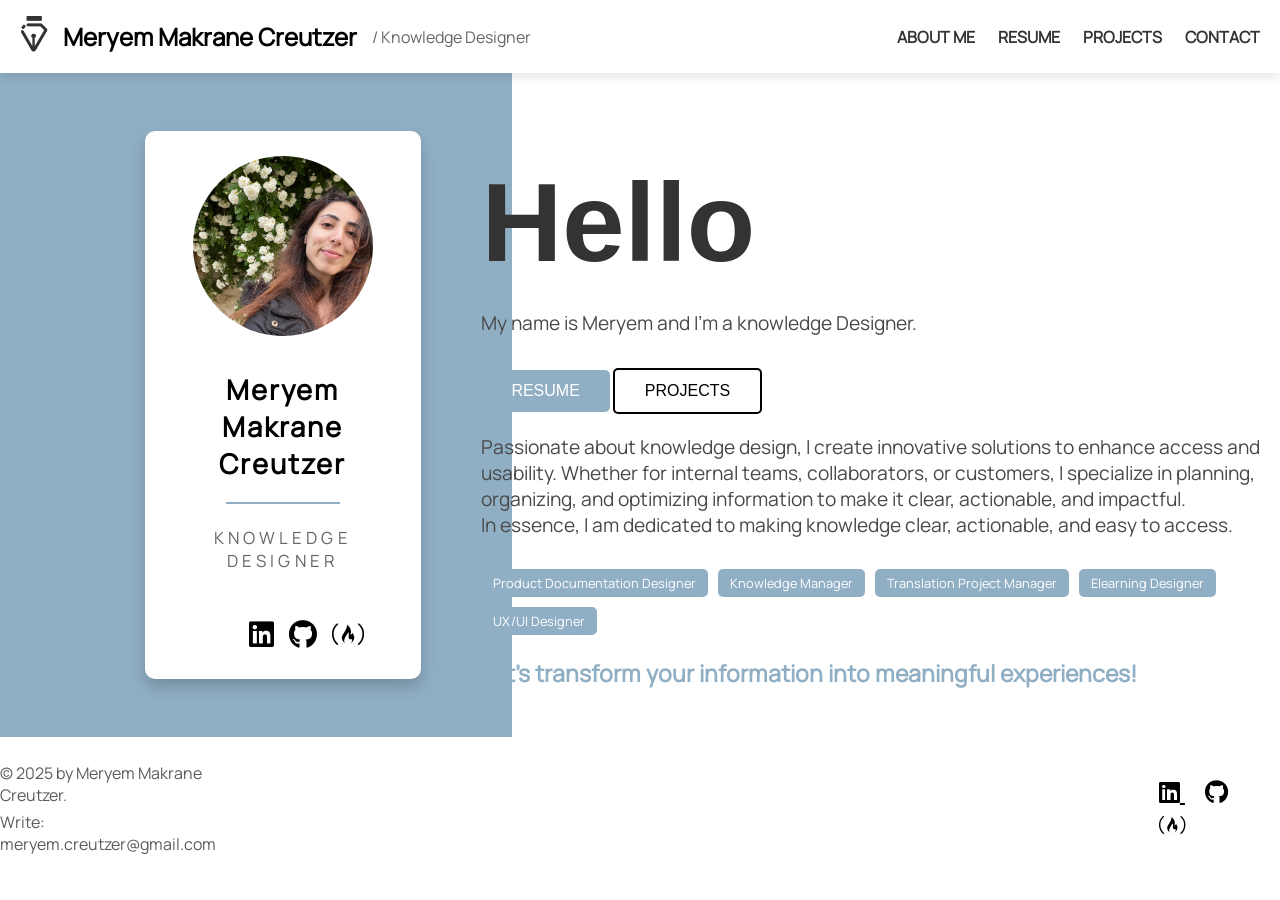
==== index.html @ 1506b689 "Initial commit" ====
<!DOCTYPE html>
<html lang="en">

<head>
    <meta charset="UTF-8">
    <meta name="viewport" content="width=device-width, initial-scale=1.0">
    <title>My Personal Website</title>
    <link rel="stylesheet" href="assets/styles.css">
    <link rel="stylesheet" href="https://cdnjs.cloudflare.com/ajax/libs/font-awesome/6.0.0/css/all.min.css">
</head>

<body>
    <header>
        <div class="header-left">
            <img class="logo-img" src="assets/images/logo33.jpg" alt="Logo">
            <div class="logo-text">Meryem Makrane Creutzer</div>
            <span class="title"> / Knowledge Designer</span>
        </div>
        <nav>
            <a href="#about">ABOUT ME</a>
            <a href="/resume.html">RESUME</a>
            <a href="/projects.html">PROJECTS</a>
            <a href="#contact">CONTACT</a>
        </nav>
    </header>
    <main>
        <div class="container">
            <div class="profile-bg"></div>
            <div class="profile-card">
                <img src="assets/images/img-me.jpeg" alt="Profile Picture">
                <h2>Meryem Makrane Creutzer</h2>
                <hr class="card-divider">
                <p class="role">KNOWLEDGE DESIGNER</p>
                <div class="social-icons">
                    <a href="https://www.linkedin.com/in/your-profile" target="_blank">
                        <i class="fab fa-linkedin"></i>
                    </a>
                    <a href="https://github.com/MrymMak" target="_blank">
                        <i class="fab fa-github"></i>
                    </a>
                    <a href="https://www.freecodecamp.org/MrymCoder" target="_blank">
                        <i class="fab fa-free-code-camp"></i>
                    </a>
                </div>
            </div>
            <div class="intro">
                <h1>Hello</h1>
                <p>My name is Meryem and I'm a knowledge Designer.</p>
                <div class="buttons">
                    <a href="resume.html"><button class="btn btn-primary">RESUME</button></a>
                    <a href="projects.html"><button class="btn btn-secondary">PROJECTS</button></a>
                </div>
                <p class="description">Passionate about knowledge design, I create innovative solutions to enhance
                    access and usability. Whether for internal teams, collaborators, or customers, I specialize in
                    planning, organizing, and optimizing information to make it clear, actionable, and impactful.
                    </br>In essence, I am dedicated to making knowledge clear, actionable, and easy to access.</p>
                <div class="tags">
                    <span class="tag tag-steel">Product Documentation Designer</span>
                    <span class="tag tag-steel">Knowledge Manager</span>
                    <span class="tag tag-steel">Translation Project Manager</span>
                    <span class="tag tag-steel">Elearning Designer</span>
                    <span class="tag tag-steel">UX/UI Designer</span>
                </div>
                </br><a href="#contact" class="action">
                    Let’s transform your information into meaningful experiences!
                </a>
            </div>
        </div>
    </main>
    <footer>
        <div class="footer-info">
            <p>&copy; 2025 by Meryem Makrane Creutzer.</p>
            <p>Write: meryem.creutzer@gmail.com</p>
        </div>
        <div class="footer-social">
            <a href="https://www.linkedin.com/in/your-profile" target="_blank">
                <i class="fab fa-linkedin"></i>
            </a>
            <a href="https://github.com/MrymMak" target="_blank">
                <i class="fab fa-github"></i>
            </a>
            <a href="https://www.freecodecamp.org/MrymCoder" target="_blank">
                <i class="fab fa-free-code-camp"></i>
            </a>
        </div>
    </footer>
    <script src="assets/script.js"></script>
</body>

</html>
---- assets/styles.css ----
@font-face {
    font-family: 'Manrope';
    src: url('../assets/fonts/Manrope/Manrope-VariableFont_wght.ttf') format('woff2'),
        url('///assets/fonts/Manrope/static/Manrope-Light.ttf') format('woff');
    font-weight: normal;
    font-style: normal;
}

/* General styles */
body {
    font-family: 'Manrope', sans-serif;
    margin: 0;
    padding: 0;
    background-color: #fff;
    color: #333;
}

/* Header styles */
header {
    display: flex;
    justify-content: space-between;
    align-items: center;
    padding: 20px;
    background-color: #fff;
    box-shadow: 0 4px 10px rgba(0, 0, 0, 0.1);
}

/* Ensure spacing between logo and text */
.header-left {
    display: flex;
    align-items: center;
    gap: 15px;
    /* Adds space between elements */
}

.logo-img {

    height: auto;
    margin-top: -1%;
}

.logo-text {
    font-size: 1.5rem;
    font-weight: bold;
    color: #000;
}

.title {
    font-size: 1rem;
    color: #666;
}

nav a {
    margin-left: 20px;
    text-decoration: none;
    color: #333;
    font-weight: bold;
}

nav a:hover {
    color: #90AFC5;
}

/* Profile Section Styling */
.container {
    display: flex;
    align-items: center;
    justify-content: center;
    padding: 10px 10px;
    gap: 60px;
    text-align: left;
    position: relative;

}

/* Beige background box */
.profile-bg {
    position: absolute;
    left: 0;
    top: 0;
    width: 40%;
    height: 100%;
    background-color: #90AFC5;
    z-index: -1;
}

/* Profile Card */
.profile-card {
    background-color: #ffffff;
    padding: 25px;
    text-align: center;
    border-radius: 10px;
    box-shadow: 0 8px 15px rgba(0, 0, 0, 0.2);
    /* Slight shadow at the bottom */
    position: relative;
    margin-left: 10%;
    width: 18%;

}

.profile-card img {
    border-radius: 50%;
    width: 180px;
    height: 180px;
    object-fit: cover;
}

.profile-card h2 {
    font-size: 1.7rem;
    margin: 30px 30px 10px;
    font-weight: bold;
    color: #000;
    white-space: normal;
    /* Allows text wrapping */
    max-width: 80%;
    /* Ensures it doesn't exceed container width */
    letter-spacing: 2px;
    font-family: 'Manrope', sans-serif;
}

.profile-card .role {
    color: #666;
    font-size: 1.05rem;
    letter-spacing: 0.25em;
    margin-top: 10%;
}

.social-icons {
    margin-top: 15px;
    margin-right: 15%;
    padding-top: inherit;
    display: flex;
    gap: 15px;
    margin-left: 35%;
}

.social-icons a {
    font-size: 1.8rem;
    color: #000;
    transition: 0.3s;
}

.social-icons a:hover {
    color: #90AFC5;
}

.card-divider {
    width: 50%;
    margin: 20px auto;
    border: none;
    border-top: 2px solid #90AFC5;
}

.intro {
    max-width: 780px;
    margin-bottom: 3%;

}

.intro h1 {
    font-size: 7rem;
    font-weight: bold;
    color: #333;
    margin-bottom: 3%;
    font-family: 'poppins', sans-serif;
}

.intro p {
    font-size: 1.2rem;
    color: #484848;
    margin-bottom: 4%;
}

.buttons {
    margin: 20px 0;
}

.buttons .btn {
    padding: 12px 30px;
    font-size: 1rem;
    border-radius: 5px;
    cursor: pointer;
    transition: all 0.3s ease;
}

.btn-primary {
    background-color: #90AFC5;
    color: #fff;
    border: none;
}

.btn-secondary {
    border: 2px solid #000;
    background-color: #fff;
    color: #000;
}

.btn-primary:hover,
.btn-secondary:hover {
    opacity: 0.8;
}

.intro a.action {
    color: #90AFC5;
    font-weight: bold;
    text-decoration: none;
    transition: color 0.3s ease;
    font-family: 'Manrope', sans-serif;
    font-size: 23px;
}

.intro a.action:hover {
    color: #90AFC5;
}

/* Footer */
footer {

    padding-top: 20px;
    color: #5d5c5c;
    display: flex;
    justify-content: space-around;
    align-items: center;
}

.footer-info {
    margin-right: 70%;
}

.footer-info p {
    margin: 5px 0;
}

.footer-social a {
    margin: 0 10px;
    font-size: 1.5rem;
    color: #000;
}

.footer-social a:hover {
    color: #90AFC5;
}



/* Resume Page Styles */

/* Resume Layout */
.resume-layout {
    display: flex;
    gap: 50px;
    /* Increased space between sections */
    margin-top: 40px;
    align-items: flex-start;
    /* Ensure alignment at the top */
}

/* Left Column: Experience */
.left-column {
    flex: 2.5;
    /* Slightly wider */
    padding-left: 5%;
}

/* Separator between Experience and Education */
.separator {
    width: 2px;
    /* Make it thicker */
    background-color: #90AFC5;
    /* Change to blue */
    height: 100%;
    /* Ensure it stretches the full height */
    min-height: 170em;
    /* Prevent collapsing */
    align-self: stretch;
    margin-top: 3%;
}

.resume-container {
    max-width: 1200px;
    margin: 0px auto;
    padding: 20px;
}

.section-title {
    font-size: 5rem;
    font-weight: bold;
    color: #333;
    margin-bottom: 50px;
    text-align: center;
    font-family: 'Poppins', sans-serif;
}

.timeline {
    position: relative;
    padding: 20px 0;
}

/* Right Column: Education & Certifications */
.right-column {
    flex: 2;
    /* Slightly smaller than the left column */
    padding-right: 5%;
    margin-left: 20px;
    /* Push further to the right */
}

.timeline-item {
    margin-bottom: 30px;
    display: flex;
    align-items: flex-start;
}


/* Positioning the logo to the left side */
.timeline-left {
    flex: 0 0 80px;
    /* Fixed width for logos */
    text-align: center;
    margin-right: 20px;
}

.company-logo {
    /* Adjust size as needed */
    height: auto;
    margin-left: -730px;
    margin-top: 25%;
}

/* Content styling */
.timeline-content {
    flex: 1;
    padding-left: 20px;
    margin-left: -80%;
}

.timeline-item h2 {
    font-size: 1.8rem;
    color: #333;
}

.timeline-item .date {
    font-size: 1rem;
    font-weight: bold;
    color: #B7B7B7;
    margin-top: -2%;

}

.timeline-item .company {
    font-weight: bold;
    color: #888;
}

.back-home {
    text-decoration: none;
    font-size: 1.2rem;
    color: #90AFC5;
}

.timeline-content ul {
    list-style: none;
    /* Remove default bullets */
    padding-left: 0;
}

.timeline-content li {
    position: relative;
    padding-left: 40px;
    /* Space for the custom bullet */
    margin-bottom: 10px;
    /* Spacing between list items */
    line-height: 1.6;
    list-style: none;
}

.timeline-content li::before {
    content: '';
    position: absolute;
    top: 0.5em;
    /* Align with text */
    left: 0;
    /* Position bullet at the start of the list item */
    width: 20px;
    /* Set bullet width */
    height: 20px;
    /* Set bullet height */
    background-image: url('../assets/images/bullet.jpg');
    /* Path to the bullet image */
    background-size: cover;
    /* Ensure the image scales properly */
    background-repeat: no-repeat;
}

.back-home:hover {
    text-decoration: underline;
}

.section-title.aos-init.aos-animate {
    font-size: 5em;
    font-family: 'poppins', sans-serif;
}

/* General Content Styling */
.resume-h2 {
    color: #90AFC5;
    font-size: 2.5rem;
    margin-bottom: 20px;
    white-space: nowrap;
    /* Prevent wrapping */
}

.education-section h3,
.certifications-section h3 {
    font-size: 1.8rem;
    color: #333;
}

.certifications-section ul {
    list-style: none;
    padding-left: 0;
}

.certifications-section li::before {
    content: '✔';
    /* Add a simple icon */
    color: #90AFC5;
    font-size: 1rem;
    margin-right: 10px;
}

.education-section {
    margin-right: -22%;
}

.education-section .date {
    font-size: 1rem;
    font-weight: bold;
    color: #B7B7B7;
    margin-top: -3%;
}

.inst {
    margin-top: -2%;
}

/* Tag Styling */
.tags {
    margin-top: 10px;
    display: flex;
    flex-wrap: wrap;
    gap: 10px;
}

.tag {
    padding: 5px 12px;
    font-size: 0.8rem;
    border-radius: 5px;
    color: #fff;
    display: inline-block;
}

/* Color Variations for Tags */
.tag-blue {
    background-color: #0073e6;
}

.tag-green {
    background-color: #28a745;
}

.tag-orange {
    background-color: #fd7e14;
}

.tag-purple {
    background-color: #6f42c1;
}

.tag-red {
    background-color: #dc3545;
}

.tag-teal {
    background-color: #20c997;
}

.tag-yellow {
    background-color: #ffc107;
}

.tag-steel {
    background-color: #90AFC5;
}

/* Horizontal Separator Between Education & Skills */
.horizontal-separator {
    width: 160%;
    height: 2px;
    /* Thickness of the line */
    background-color: #90AFC5;
    /* Blue separator */
    margin: 40px 0;
    /* Spacing above and below */
    border-radius: 2px;
    /* Smooths edges */
}

.skill-list {
    width: 150%;
}

.skill-list ul {
    list-style: none;
    /* Remove default bullets */
    padding-left: 0;
}

.skill-list li {
    position: relative;
    padding-left: 40px;
    /* Space for the custom bullet */
    margin-bottom: 10px;
    /* Spacing between list items */
    line-height: 1.6;
    list-style: none;
}

.skill-list li::before {
    content: '';
    position: absolute;
    top: 0.5em;
    /* Align with text */
    left: 0;
    /* Position bullet at the start of the list item */
    width: 20px;
    /* Set bullet width */
    height: 20px;
    /* Set bullet height */
    background-image: url('../assets/images/bullet.jpg');
    /* Path to the bullet image */
    background-size: cover;
    /* Ensure the image scales properly */
    background-repeat: no-repeat;
}

/******************************************************************/

/* Projects Page Styles */
.projects-container {
    max-width: 1200px;
    margin: 0 auto;
    padding: 20px;
    text-align: center;
}

.projects-grid {
    display: grid;
    grid-template-columns: repeat(auto-fit, minmax(300px, 1fr));
    gap: 20px;
    margin-top: 30px;
    justify-content: center;
}

.project-card {
    background-color: #ffffff;
    border-radius: 10px;
    box-shadow: 0 4px 8px rgba(0, 0, 0, 0.1);
    overflow: hidden;
    transition: transform 0.3s ease-in-out;
}

.project-card:hover {
    transform: translateY(-5px);
}

.project-image {
    height: 200px;
    object-fit: cover;
}

.project-info {
    padding: 15px;
    text-align: left;
}

.project-info h2 {
    font-size: 1.5rem;
    color: #0073e6;
}

.project-info p {
    font-size: 1rem;
    color: #555;
}

.btn-primary-projects {
    display: inline-block;
    padding: 8px 15px;
    margin-top: 10px;
    font-size: 1rem;
    background-color: #90AFC5;
    color: white;
    text-decoration: none;
    border-radius: 5px;
}

.btn-primary-projects:hover {
    background-color: #90AFC5;
}

/*************/
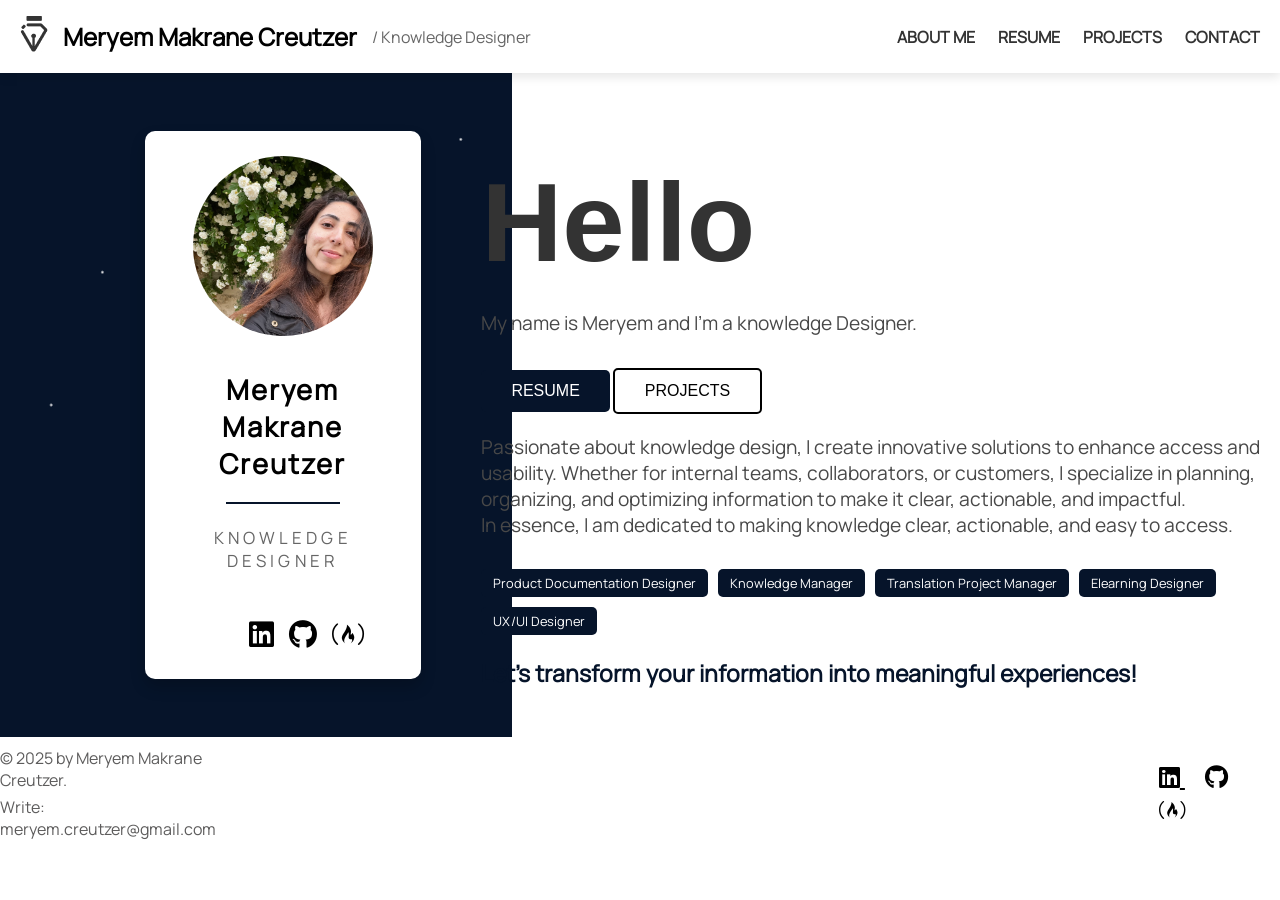
==== commit 6d10e2ea: "Add animations and responsiveness" ====
--- a/index.html
+++ b/index.html
@@ -3,7 +3,7 @@
 
 <head>
     <meta charset="UTF-8">
-    <meta name="viewport" content="width=device-width, initial-scale=1.0">
+    <meta name="viewport" content="width=device-width, initial-scale=1">
     <title>My Personal Website</title>
     <link rel="stylesheet" href="assets/styles.css">
     <link rel="stylesheet" href="https://cdnjs.cloudflare.com/ajax/libs/font-awesome/6.0.0/css/all.min.css">
--- a/assets/styles.css
+++ b/assets/styles.css
@@ -25,6 +25,7 @@
     box-shadow: 0 4px 10px rgba(0, 0, 0, 0.1);
 }
 
+
 /* Ensure spacing between logo and text */
 .header-left {
     display: flex;
@@ -58,7 +59,7 @@
 }
 
 nav a:hover {
-    color: #90AFC5;
+    color: #06142A;
 }
 
 /* Profile Section Styling */
@@ -78,10 +79,38 @@
     position: absolute;
     left: 0;
     top: 0;
-    width: 40%;
+    width: 45%;
     height: 100%;
-    background-color: #90AFC5;
+    background-color: #06142A;
     z-index: -1;
+    overflow: hidden;
+}
+
+/* Create twinkling stars */
+.profile-bg::before {
+    content: "";
+    position: absolute;
+    width: 100%;
+    height: 100%;
+    background: radial-gradient(2px 2px at 20% 30%, white, transparent),
+        radial-gradient(2px 2px at 40% 70%, white, transparent),
+        radial-gradient(2px 2px at 60% 20%, white, transparent),
+        radial-gradient(2px 2px at 80% 90%, white, transparent),
+        radial-gradient(2px 2px at 10% 50%, white, transparent),
+        radial-gradient(2px 2px at 90% 10%, white, transparent),
+        radial-gradient(2px 2px at 30% 80%, white, transparent);
+    animation: twinkle 1.5s infinite alternate;
+}
+
+/* Twinkling effect */
+@keyframes twinkle {
+    0% {
+        opacity: 0.2;
+    }
+
+    100% {
+        opacity: 1;
+    }
 }
 
 /* Profile Card */
@@ -93,7 +122,7 @@
     box-shadow: 0 8px 15px rgba(0, 0, 0, 0.2);
     /* Slight shadow at the bottom */
     position: relative;
-    margin-left: 10%;
+    margin-left: 15%;
     width: 18%;
 
 }
@@ -141,18 +170,18 @@
 }
 
 .social-icons a:hover {
-    color: #90AFC5;
+    color: #06142A;
 }
 
 .card-divider {
     width: 50%;
     margin: 20px auto;
     border: none;
-    border-top: 2px solid #90AFC5;
+    border-top: 2px solid #06142A;
 }
 
 .intro {
-    max-width: 780px;
+    max-width: 650px;
     margin-bottom: 3%;
 
 }
@@ -184,7 +213,7 @@
 }
 
 .btn-primary {
-    background-color: #90AFC5;
+    background-color: #06142A;
     color: #fff;
     border: none;
 }
@@ -201,7 +230,7 @@
 }
 
 .intro a.action {
-    color: #90AFC5;
+    color: #06142A;
     font-weight: bold;
     text-decoration: none;
     transition: color 0.3s ease;
@@ -210,13 +239,13 @@
 }
 
 .intro a.action:hover {
-    color: #90AFC5;
+    color: #06142A;
 }
 
 /* Footer */
 footer {
 
-    padding-top: 20px;
+    padding-top: 5px;
     color: #5d5c5c;
     display: flex;
     justify-content: space-around;
@@ -238,7 +267,7 @@
 }
 
 .footer-social a:hover {
-    color: #90AFC5;
+    color: #06142A;
 }
 
 
@@ -266,7 +295,7 @@
 .separator {
     width: 2px;
     /* Make it thicker */
-    background-color: #90AFC5;
+    background-color: #06142A;
     /* Change to blue */
     height: 100%;
     /* Ensure it stretches the full height */
@@ -355,7 +384,7 @@
 .back-home {
     text-decoration: none;
     font-size: 1.2rem;
-    color: #90AFC5;
+    color: #06142A;
 }
 
 .timeline-content ul {
@@ -403,7 +432,7 @@
 
 /* General Content Styling */
 .resume-h2 {
-    color: #90AFC5;
+    color: #06142A;
     font-size: 2.5rem;
     margin-bottom: 20px;
     white-space: nowrap;
@@ -424,7 +453,7 @@
 .certifications-section li::before {
     content: '✔';
     /* Add a simple icon */
-    color: #90AFC5;
+    color: #06142A;
     font-size: 1rem;
     margin-right: 10px;
 }
@@ -490,7 +519,7 @@
 }
 
 .tag-steel {
-    background-color: #90AFC5;
+    background-color: #06142A;
 }
 
 /* Horizontal Separator Between Education & Skills */
@@ -498,7 +527,7 @@
     width: 160%;
     height: 2px;
     /* Thickness of the line */
-    background-color: #90AFC5;
+    background-color: #06142A;
     /* Blue separator */
     margin: 40px 0;
     /* Spacing above and below */
@@ -599,14 +628,164 @@
     padding: 8px 15px;
     margin-top: 10px;
     font-size: 1rem;
-    background-color: #90AFC5;
+    background-color: #06142A;
     color: white;
     text-decoration: none;
     border-radius: 5px;
 }
 
 .btn-primary-projects:hover {
-    background-color: #90AFC5;
-}
-
-/*************/+    background-color: #06142A;
+}
+
+/*************/
+
+/* Responsive Design */
+@media (max-width: 1440px) and (min-width: 1270px) {
+
+    /* Ensures no layout changes for MacBook Air size */
+    .container {
+        flex-direction: row;
+        text-align: left;
+    }
+
+    .profile-bg {
+        width: 40%;
+        height: 100%;
+        position: absolute;
+    }
+
+    .profile-card {
+        width: 18%;
+        margin-left: 10%;
+    }
+
+    .intro {
+        max-width: 780px;
+        padding: 0;
+    }
+
+    .social-icons {
+        justify-content: flex-start;
+    }
+}
+
+@media (max-width: 1269px) {
+    .container {
+        flex-direction: column;
+        gap: 30px;
+        text-align: center;
+    }
+
+    .profile-bg {
+        width: 100%;
+        height: 200px;
+        position: absolute;
+    }
+
+    .profile-card {
+        width: 40%;
+        margin: auto;
+    }
+
+    .intro {
+        max-width: 100%;
+        padding: 0 10%;
+    }
+
+    .social-icons {
+        justify-content: center;
+    }
+}
+
+@media (max-width: 1024px) {
+    .container {
+        flex-direction: column;
+        align-items: center;
+        text-align: center;
+        gap: 20px;
+    }
+
+    .profile-card {
+        width: 50%;
+    }
+
+    .intro h1 {
+        font-size: 5rem;
+    }
+
+    .intro p {
+        font-size: 1rem;
+    }
+
+    .buttons .btn {
+        padding: 10px 20px;
+    }
+
+    .tags {
+        justify-content: center;
+    }
+
+    .footer-info {
+        text-align: center;
+    }
+}
+
+@media (max-width: 768px) {
+    .profile-card {
+        width: 80%;
+    }
+
+    .intro h1 {
+        font-size: 3.5rem;
+    }
+
+    .intro p {
+        font-size: 0.9rem;
+    }
+
+    .buttons {
+        flex-direction: column;
+    }
+
+    .buttons .btn {
+        width: 100%;
+    }
+
+    .tags {
+        flex-direction: column;
+        align-items: center;
+    }
+}
+
+@media (max-width: 480px) {
+    .container {
+        padding: 10px;
+    }
+
+    .profile-card {
+        width: 90%;
+        padding: 20px;
+    }
+
+    .intro h1 {
+        font-size: 2.5rem;
+    }
+
+    .intro p {
+        font-size: 0.8rem;
+    }
+
+    .social-icons {
+        flex-wrap: wrap;
+        justify-content: center;
+    }
+
+    .buttons .btn {
+        font-size: 0.9rem;
+    }
+
+    .footer-info {
+        font-size: 0.8rem;
+    }
+}
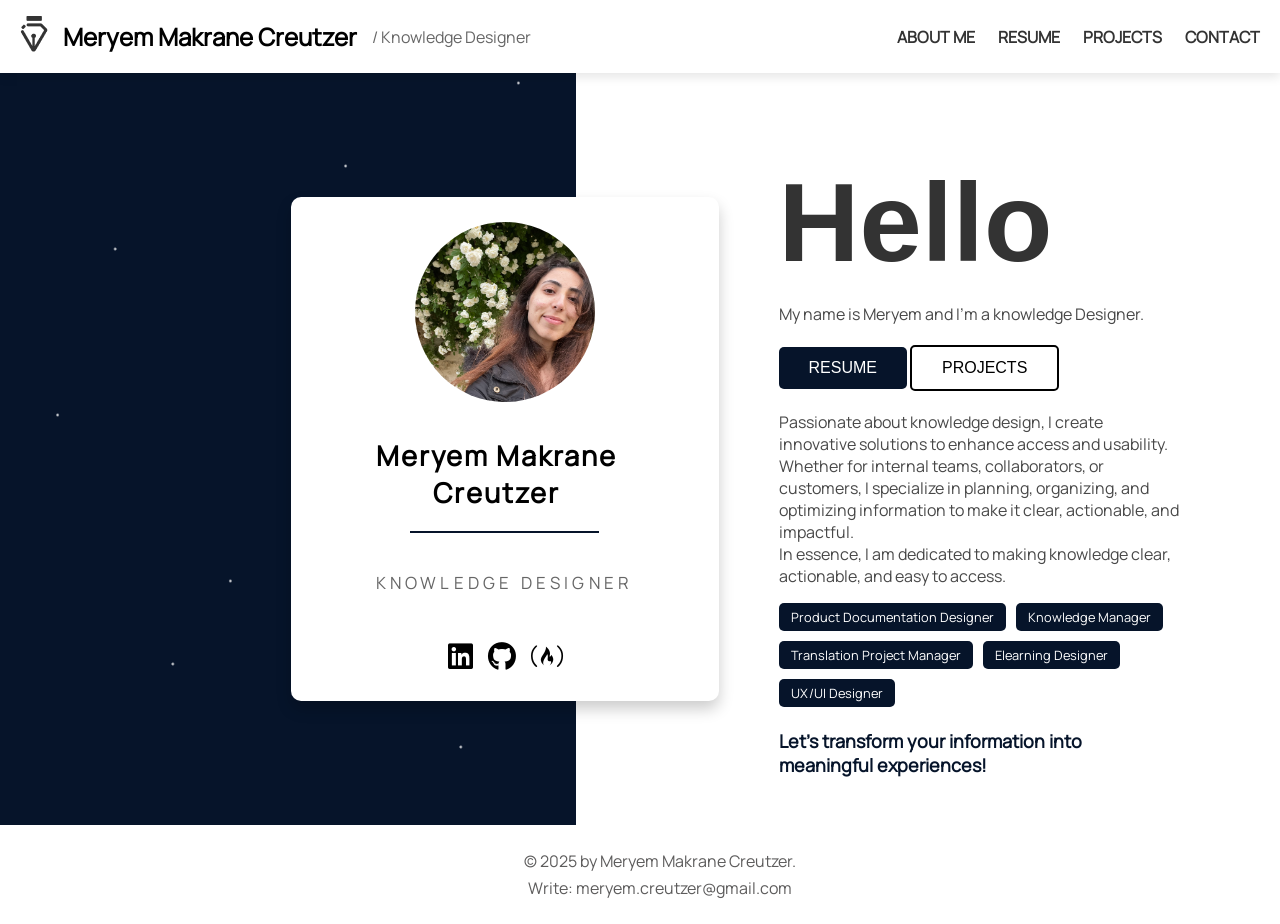
==== commit 3704662d: "Removed content and improved responsiveness of the landing page" ====
--- a/index.html
+++ b/index.html
@@ -72,17 +72,6 @@
             <p>&copy; 2025 by Meryem Makrane Creutzer.</p>
             <p>Write: meryem.creutzer@gmail.com</p>
         </div>
-        <div class="footer-social">
-            <a href="https://www.linkedin.com/in/your-profile" target="_blank">
-                <i class="fab fa-linkedin"></i>
-            </a>
-            <a href="https://github.com/MrymMak" target="_blank">
-                <i class="fab fa-github"></i>
-            </a>
-            <a href="https://www.freecodecamp.org/MrymCoder" target="_blank">
-                <i class="fab fa-free-code-camp"></i>
-            </a>
-        </div>
     </footer>
     <script src="assets/script.js"></script>
 </body>
--- a/assets/styles.css
+++ b/assets/styles.css
@@ -6,13 +6,15 @@
     font-style: normal;
 }
 
-/* General styles */
 body {
     font-family: 'Manrope', sans-serif;
     margin: 0;
     padding: 0;
     background-color: #fff;
     color: #333;
+    min-height: 100vh;
+    display: flex;
+    flex-direction: column;
 }
 
 /* Header styles */
@@ -25,6 +27,12 @@
     box-shadow: 0 4px 10px rgba(0, 0, 0, 0.1);
 }
 
+main {
+    flex-grow: 1;
+    display: flex;
+    flex-direction: column;
+    justify-content: center;
+}
 
 /* Ensure spacing between logo and text */
 .header-left {
@@ -70,17 +78,16 @@
     padding: 10px 10px;
     gap: 60px;
     text-align: left;
-    position: relative;
-
-}
-
-/* Beige background box */
+
+}
+
 .profile-bg {
     position: absolute;
     left: 0;
     top: 0;
     width: 45%;
-    height: 100%;
+    height: calc(100vh - 20px - 50px);
+    /* Subtracting header height (70px) and footer height (50px) */
     background-color: #06142A;
     z-index: -1;
     overflow: hidden;
@@ -123,7 +130,7 @@
     /* Slight shadow at the bottom */
     position: relative;
     margin-left: 15%;
-    width: 18%;
+    width: 20%;
 
 }
 
@@ -244,17 +251,20 @@
 
 /* Footer */
 footer {
-
-    padding-top: 5px;
+    padding: 15px;
     color: #5d5c5c;
-    display: flex;
-    justify-content: space-around;
+    background-color: #fff;
+    display: flex;
+    justify-content: flex-start;
     align-items: center;
-}
-
-.footer-info {
-    margin-right: 70%;
-}
+    width: 100%;
+    position: relative;
+    flex-shrink: 0;
+    min-height: 50px;
+    /* Ensures footer always has height */
+    text-align: left;
+}
+
 
 .footer-info p {
     margin: 5px 0;
@@ -640,41 +650,40 @@
 
 /*************/
 
-/* Responsive Design */
-@media (max-width: 1440px) and (min-width: 1270px) {
-
-    /* Ensures no layout changes for MacBook Air size */
-    .container {
-        flex-direction: row;
-        text-align: left;
-    }
-
-    .profile-bg {
-        width: 40%;
-        height: 100%;
-        position: absolute;
-    }
-
+@media (min-width: 1300px) and (max-width: 1600px) {
     .profile-card {
-        width: 18%;
-        margin-left: 10%;
+        width: 25%;
     }
 
     .intro {
-        max-width: 780px;
-        padding: 0;
-    }
-
-    .social-icons {
-        justify-content: flex-start;
-    }
-}
-
-@media (max-width: 1269px) {
+        max-width: 500px;
+    }
+}
+
+@media (min-width: 1000px) and (max-width: 1299px) {
+    .intro a.action {
+        font-size: 18px;
+    }
+
+    .intro p {
+        font-size: 1rem;
+    }
+
+    .intro {
+        max-width: 400px;
+    }
+
+    .profile-card {
+        width: 30%;
+    }
+}
+
+
+@media (max-width: 999px) {
     .container {
         flex-direction: column;
-        gap: 30px;
         text-align: center;
+        align-items: center;
     }
 
     .profile-bg {
@@ -684,108 +693,38 @@
     }
 
     .profile-card {
-        width: 40%;
+        position: relative;
+        width: 60%;
+        left: auto;
+        transform: none;
         margin: auto;
     }
 
     .intro {
-        max-width: 100%;
-        padding: 0 10%;
+        max-width: 40%;
+        padding: 0;
     }
 
     .social-icons {
-        justify-content: center;
-    }
-}
-
-@media (max-width: 1024px) {
-    .container {
-        flex-direction: column;
-        align-items: center;
+        justify-content: flex-start;
+    }
+}
+
+@media (min-width: 1300px) {
+
+    html,
+    body {
+        overflow: hidden;
+    }
+}
+
+@media (max-width: 1400px) {
+    footer {
+        padding: 20px;
         text-align: center;
-        gap: 20px;
-    }
-
-    .profile-card {
-        width: 50%;
-    }
-
-    .intro h1 {
-        font-size: 5rem;
-    }
-
-    .intro p {
-        font-size: 1rem;
-    }
-
-    .buttons .btn {
-        padding: 10px 20px;
-    }
-
-    .tags {
-        justify-content: center;
     }
 
     .footer-info {
-        text-align: center;
-    }
-}
-
-@media (max-width: 768px) {
-    .profile-card {
-        width: 80%;
-    }
-
-    .intro h1 {
-        font-size: 3.5rem;
-    }
-
-    .intro p {
-        font-size: 0.9rem;
-    }
-
-    .buttons {
-        flex-direction: column;
-    }
-
-    .buttons .btn {
         width: 100%;
     }
-
-    .tags {
-        flex-direction: column;
-        align-items: center;
-    }
-}
-
-@media (max-width: 480px) {
-    .container {
-        padding: 10px;
-    }
-
-    .profile-card {
-        width: 90%;
-        padding: 20px;
-    }
-
-    .intro h1 {
-        font-size: 2.5rem;
-    }
-
-    .intro p {
-        font-size: 0.8rem;
-    }
-
-    .social-icons {
-        flex-wrap: wrap;
-        justify-content: center;
-    }
-
-    .buttons .btn {
-        font-size: 0.9rem;
-    }
-
-    .footer-info {
-        font-size: 0.8rem;
-    }
 }
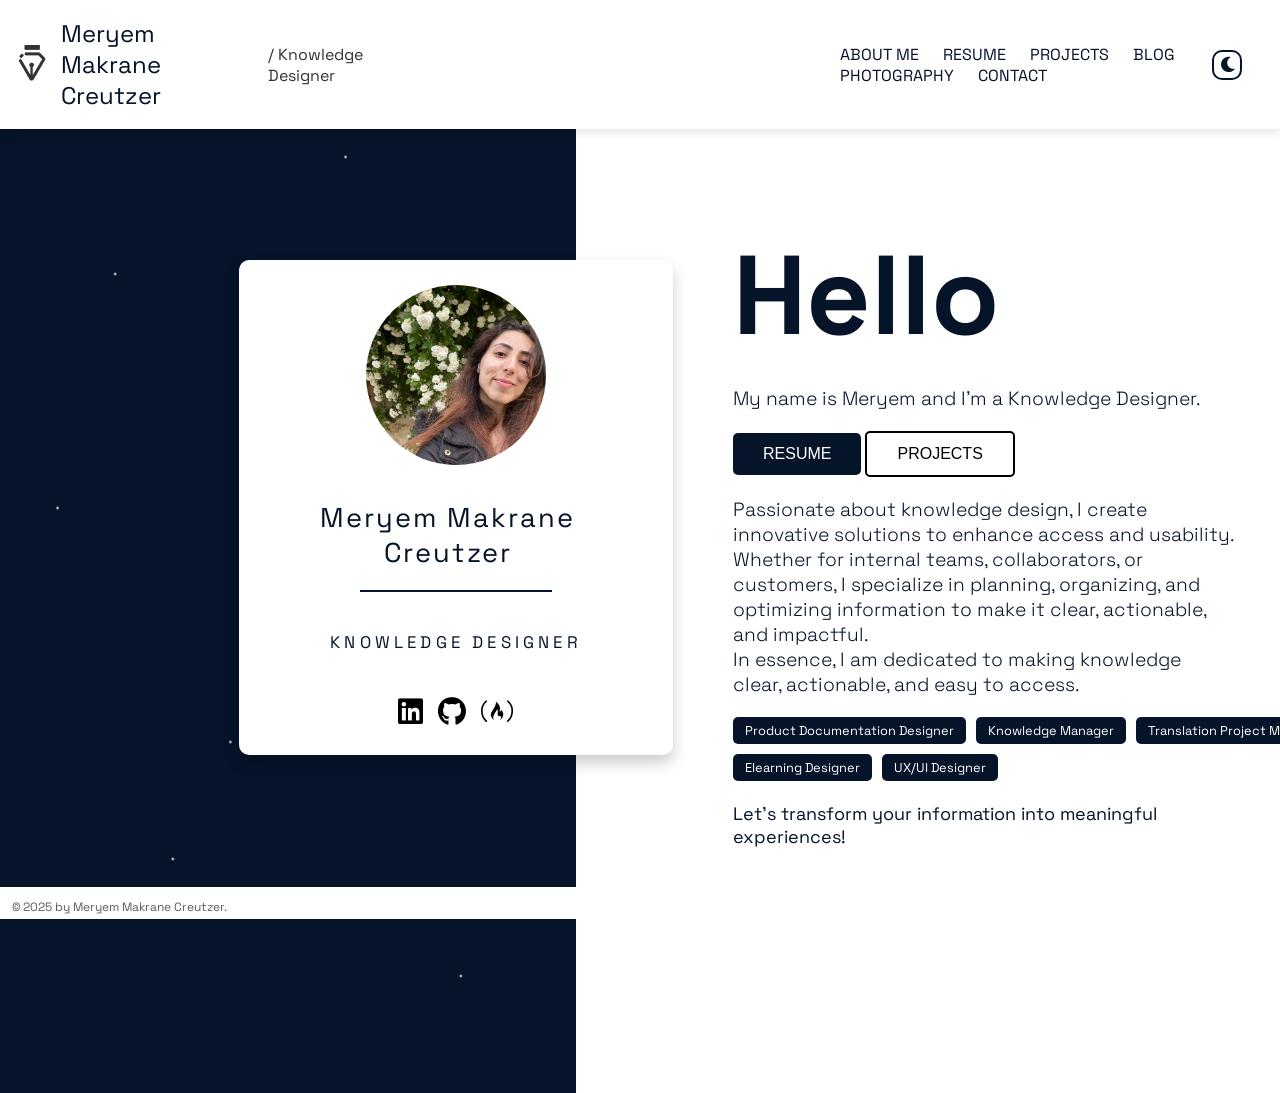
==== commit 10753a3b: "Applied dark mode and worked on template article" ====
--- a/index.html
+++ b/index.html
@@ -20,8 +20,18 @@
             <a href="#about">ABOUT ME</a>
             <a href="/resume.html">RESUME</a>
             <a href="/projects.html">PROJECTS</a>
+            <a href="#contact">BLOG</a>
+            <a href="#contact">PHOTOGRAPHY</a>
             <a href="#contact">CONTACT</a>
         </nav>
+        <div class="theme-toggle">
+            <label class="toggle-wrapper">
+                <input type="checkbox" id="theme-switch" />
+                <span class="slider">
+                    <i class="fas fa-moon"></i>
+                </span>
+            </label>
+        </div>
     </header>
     <main>
         <div class="container">
@@ -45,7 +55,7 @@
             </div>
             <div class="intro">
                 <h1>Hello</h1>
-                <p>My name is Meryem and I'm a knowledge Designer.</p>
+                <p>My name is Meryem and I'm a Knowledge Designer.</p>
                 <div class="buttons">
                     <a href="resume.html"><button class="btn btn-primary">RESUME</button></a>
                     <a href="projects.html"><button class="btn btn-secondary">PROJECTS</button></a>
@@ -70,7 +80,6 @@
     <footer>
         <div class="footer-info">
             <p>&copy; 2025 by Meryem Makrane Creutzer.</p>
-            <p>Write: meryem.creutzer@gmail.com</p>
         </div>
     </footer>
     <script src="assets/script.js"></script>
--- a/assets/styles.css
+++ b/assets/styles.css
@@ -1,13 +1,21 @@
-@font-face {
+/*@font-face {
     font-family: 'Manrope';
     src: url('../assets/fonts/Manrope/Manrope-VariableFont_wght.ttf') format('woff2'),
         url('///assets/fonts/Manrope/static/Manrope-Light.ttf') format('woff');
     font-weight: normal;
     font-style: normal;
 }
+*/
+
+@font-face {
+    font-family: 'Grotesk';
+    src: url('../assets/fonts/Space_Grotesk/SpaceGrotesk-VariableFont_wght.ttf') format('woff2'),
+        url('///assets/fonts/Space_Grotesk/static/SpaceGrotesk-Light.ttf') format('woff'),
+        url('///assets/fonts/Space_Grotesk/static/SpaceGrotesk-Regular.ttf') format('woff');
+}
 
 body {
-    font-family: 'Manrope', sans-serif;
+    font-family: 'Grotesk', sans-serif;
     margin: 0;
     padding: 0;
     background-color: #fff;
@@ -50,24 +58,24 @@
 
 .logo-text {
     font-size: 1.5rem;
-    font-weight: bold;
-    color: #000;
+    font-weight: normal;
+    color: #06142A;
 }
 
 .title {
     font-size: 1rem;
-    color: #666;
+    color: #333333;
+}
+
+nav {
+    margin-left: 36%;
 }
 
 nav a {
     margin-left: 20px;
     text-decoration: none;
-    color: #333;
-    font-weight: bold;
-}
-
-nav a:hover {
-    color: #06142A;
+    color: #06142A;
+    font-weight: normal;
 }
 
 /* Profile Section Styling */
@@ -75,7 +83,6 @@
     display: flex;
     align-items: center;
     justify-content: center;
-    padding: 10px 10px;
     gap: 60px;
     text-align: left;
 
@@ -84,7 +91,6 @@
 .profile-bg {
     position: absolute;
     left: 0;
-    top: 0;
     width: 45%;
     height: calc(100vh - 20px - 50px);
     /* Subtracting header height (70px) and footer height (50px) */
@@ -144,18 +150,18 @@
 .profile-card h2 {
     font-size: 1.7rem;
     margin: 30px 30px 10px;
-    font-weight: bold;
-    color: #000;
+    font-weight: normal;
+    color: #06142A;
     white-space: normal;
     /* Allows text wrapping */
     max-width: 80%;
     /* Ensures it doesn't exceed container width */
     letter-spacing: 2px;
-    font-family: 'Manrope', sans-serif;
+    font-family: 'Grotesk', sans-serif;
 }
 
 .profile-card .role {
-    color: #666;
+    color: #06142A;
     font-size: 1.05rem;
     letter-spacing: 0.25em;
     margin-top: 10%;
@@ -168,6 +174,8 @@
     display: flex;
     gap: 15px;
     margin-left: 35%;
+    /* TEMP: helps us locate it visually */
+
 }
 
 .social-icons a {
@@ -196,15 +204,17 @@
 .intro h1 {
     font-size: 7rem;
     font-weight: bold;
-    color: #333;
+    color: #06142A;
     margin-bottom: 3%;
-    font-family: 'poppins', sans-serif;
+    font-family: 'Grotesk', sans-serif;
+    padding-top: 20px;
 }
 
 .intro p {
     font-size: 1.2rem;
-    color: #484848;
+    color: #06142A;
     margin-bottom: 4%;
+    font-weight: lighter;
 }
 
 .buttons {
@@ -238,10 +248,10 @@
 
 .intro a.action {
     color: #06142A;
-    font-weight: bold;
+    font-weight: normal;
     text-decoration: none;
     transition: color 0.3s ease;
-    font-family: 'Manrope', sans-serif;
+    font-family: 'Grotesk', sans-serif;
     font-size: 23px;
 }
 
@@ -251,35 +261,24 @@
 
 /* Footer */
 footer {
-    padding: 15px;
+    padding: 0 0 2px 12px;
     color: #5d5c5c;
     background-color: #fff;
     display: flex;
     justify-content: flex-start;
     align-items: center;
-    width: 100%;
     position: relative;
     flex-shrink: 0;
-    min-height: 50px;
     /* Ensures footer always has height */
     text-align: left;
 }
 
 
 .footer-info p {
-    margin: 5px 0;
-}
-
-.footer-social a {
-    margin: 0 10px;
-    font-size: 1.5rem;
-    color: #000;
-}
-
-.footer-social a:hover {
-    color: #06142A;
-}
-
+    margin: 2px 0;
+    font-size: 12px;
+    padding-top: 10px;
+}
 
 
 /* Resume Page Styles */
@@ -288,7 +287,7 @@
 .resume-layout {
     display: flex;
     gap: 50px;
-    /* Increased space between sections */
+    overflow-x: hidden;
     margin-top: 40px;
     align-items: flex-start;
     /* Ensure alignment at the top */
@@ -298,7 +297,12 @@
 .left-column {
     flex: 2.5;
     /* Slightly wider */
-    padding-left: 5%;
+    padding-left: 2%;
+}
+
+h3.sub-title {
+    padding-top: 30px;
+    font-size: 1.8rem;
 }
 
 /* Separator between Experience and Education */
@@ -306,28 +310,22 @@
     width: 2px;
     /* Make it thicker */
     background-color: #06142A;
-    /* Change to blue */
-    height: 100%;
-    /* Ensure it stretches the full height */
-    min-height: 170em;
-    /* Prevent collapsing */
     align-self: stretch;
     margin-top: 3%;
 }
 
+
 .resume-container {
-    max-width: 1200px;
     margin: 0px auto;
-    padding: 20px;
+    padding: 10px;
 }
 
 .section-title {
     font-size: 5rem;
     font-weight: bold;
-    color: #333;
-    margin-bottom: 50px;
+    color: #06142A;
     text-align: center;
-    font-family: 'Poppins', sans-serif;
+    font-family: 'Grotesk', sans-serif;
 }
 
 .timeline {
@@ -338,8 +336,6 @@
 /* Right Column: Education & Certifications */
 .right-column {
     flex: 2;
-    /* Slightly smaller than the left column */
-    padding-right: 5%;
     margin-left: 20px;
     /* Push further to the right */
 }
@@ -362,7 +358,6 @@
 .company-logo {
     /* Adjust size as needed */
     height: auto;
-    margin-left: -730px;
     margin-top: 25%;
 }
 
@@ -370,7 +365,6 @@
 .timeline-content {
     flex: 1;
     padding-left: 20px;
-    margin-left: -80%;
 }
 
 .timeline-item h2 {
@@ -424,7 +418,7 @@
     /* Set bullet width */
     height: 20px;
     /* Set bullet height */
-    background-image: url('../assets/images/bullet.jpg');
+    background-image: url('../assets/images/bullet.svg');
     /* Path to the bullet image */
     background-size: cover;
     /* Ensure the image scales properly */
@@ -489,6 +483,7 @@
     display: flex;
     flex-wrap: wrap;
     gap: 10px;
+    width: 70vh;
 }
 
 .tag {
@@ -534,7 +529,7 @@
 
 /* Horizontal Separator Between Education & Skills */
 .horizontal-separator {
-    width: 160%;
+    width: 100%;
     height: 2px;
     /* Thickness of the line */
     background-color: #06142A;
@@ -545,9 +540,6 @@
     /* Smooths edges */
 }
 
-.skill-list {
-    width: 150%;
-}
 
 .skill-list ul {
     list-style: none;
@@ -576,7 +568,7 @@
     /* Set bullet width */
     height: 20px;
     /* Set bullet height */
-    background-image: url('../assets/images/bullet.jpg');
+    background-image: url('../assets/images/bullet.svg');
     /* Path to the bullet image */
     background-size: cover;
     /* Ensure the image scales properly */
@@ -597,7 +589,7 @@
     display: grid;
     grid-template-columns: repeat(auto-fit, minmax(300px, 1fr));
     gap: 20px;
-    margin-top: 30px;
+    margin-top: 8%;
     justify-content: center;
 }
 
@@ -606,6 +598,7 @@
     border-radius: 10px;
     box-shadow: 0 4px 8px rgba(0, 0, 0, 0.1);
     overflow: hidden;
+    margin: 5%;
     transition: transform 0.3s ease-in-out;
 }
 
@@ -614,7 +607,7 @@
 }
 
 .project-image {
-    height: 200px;
+    height: 190px;
     object-fit: cover;
 }
 
@@ -625,7 +618,7 @@
 
 .project-info h2 {
     font-size: 1.5rem;
-    color: #0073e6;
+    color: #06142A;
 }
 
 .project-info p {
@@ -650,81 +643,831 @@
 
 /*************/
 
-@media (min-width: 1300px) and (max-width: 1600px) {
+@media (min-width: 1281px) and (max-width: 1600px) {
     .profile-card {
         width: 25%;
     }
 
+    .container {
+        margin-bottom: -30px;
+    }
+
+    .intro {
+        max-width: 600px;
+    }
+
+    footer {
+        justify-content: flex-start;
+        /* Ensures footer text stays left-aligned */
+        text-align: left;
+        /* Prevents footer from shrinking */
+        display: flex;
+        /* Ensures footer remains visible */
+        visibility: visible;
+    }
+
+    /*
+    html,
+    body {
+        overflow: hidden;
+    }
+        */
+}
+
+@media (min-width: 1091px) and (max-width: 1280px) {
+    .intro a.action {
+        font-size: 18px;
+    }
+
     .intro {
         max-width: 500px;
     }
-}
-
-@media (min-width: 1000px) and (max-width: 1299px) {
-    .intro a.action {
-        font-size: 18px;
-    }
-
-    .intro p {
-        font-size: 1rem;
-    }
-
-    .intro {
-        max-width: 400px;
+
+    .profile-bg {
+        height: 130vh;
     }
 
     .profile-card {
         width: 30%;
     }
-}
-
-
-@media (max-width: 999px) {
+
+
+    header {
+        padding: 18px;
+    }
+
+}
+
+@media (max-width: 1090px) {
     .container {
         flex-direction: column;
         text-align: center;
         align-items: center;
+
+    }
+
+    h1 {
+        padding-top: 20px;
     }
 
     .profile-bg {
         width: 100%;
-        height: 200px;
         position: absolute;
+        top: 0;
+        height: 50%;
     }
 
     .profile-card {
         position: relative;
-        width: 60%;
+        width: 40%;
         left: auto;
         transform: none;
         margin: auto;
-    }
-
-    .intro {
-        max-width: 40%;
-        padding: 0;
+        top: 100px;
     }
 
     .social-icons {
         justify-content: flex-start;
     }
-}
-
-@media (min-width: 1300px) {
-
-    html,
-    body {
-        overflow: hidden;
-    }
-}
-
-@media (max-width: 1400px) {
-    footer {
-        padding: 20px;
+
+    .intro a.action {
+        font-size: 20px
+    }
+
+    .intro {
+        padding: 5px;
+    }
+
+}
+
+@media (max-width: 775px) {
+    .profile-card {
+        width: 60%;
+    }
+
+    .profile-bg {
+        height: 50%;
+    }
+
+}
+
+/*Responsive styles for resume page */
+
+@media (min-width: 1280px) and (max-width: 1600px) {
+    .resume-layout {
+        flex-direction: row;
+        gap: 40px;
+    }
+
+    .separator {
+        min-height: 100em;
+    }
+}
+
+@media (min-width: 1090px) and (max-width: 1279px) {
+    .resume-layout {
+        flex-direction: row;
+        gap: 30px;
+    }
+
+    .left-column,
+    .right-column {
+        width: 45%;
+        padding: 0 15px;
+    }
+
+    .separator {
+        min-height: 90em;
+    }
+
+    .resume-h2 {
+        font-size: 2rem;
+    }
+
+    .education-section h3,
+    .certifications-section h3 {
+        font-size: 1.5rem;
+    }
+
+    .tags {
+        width: 50vh;
+    }
+}
+
+@media (min-width: 768px) and (max-width: 1089px) {
+    .resume-layout {
+        flex-direction: column;
+        gap: 20px;
+    }
+
+    .left-column,
+    .right-column {
+        width: 100%;
+        padding: 0 10px;
+    }
+
+    .separator {
+        display: none;
+    }
+
+    .resume-h2 {
+        font-size: 1.8rem;
+    }
+
+    .timeline-item {
+        flex-direction: column;
+        align-items: flex-start;
+    }
+
+    .timeline-left {
+        margin-bottom: 15px;
+    }
+
+    .company-logo {
+        margin-left: 0;
+    }
+}
+
+@media (max-width: 767px) {
+    .resume-layout {
+        flex-direction: column;
+        gap: 15px;
+    }
+
+    .left-column,
+    .right-column {
+        width: 100%;
+        padding: 0 10px;
+    }
+
+    .separator {
+        display: none;
+    }
+
+    .resume-h2 {
+        font-size: 1.6rem;
+    }
+
+    .timeline-item {
+        flex-direction: column;
+        align-items: flex-start;
+    }
+
+    .timeline-left {
+        margin-bottom: 15px;
+    }
+
+    .company-logo {
+        width: 60px;
+        height: auto;
+        margin-left: 0;
+    }
+
+    .timeline-content {
+        padding-left: 0;
+    }
+
+    .tags {
+        flex-direction: column;
+        align-items: center;
         text-align: center;
     }
 
-    .footer-info {
+    .skill-list {
         width: 100%;
     }
+}
+
+
+/* Styling project pages */
+
+.project-title {
+    font-size: 4rem;
+    text-align: center;
+    font-family: "Grotesk", sans-serif;
+    color: #06142A;
+    font-weight: lighter;
+
+}
+
+.article-image {
+    width: 80%;
+    padding: 20px;
+    margin: auto;
+}
+
+.details {
+    margin: auto;
+    font-family: "Grotesk", sans-serif;
+    color: #06142A;
+}
+
+.article-meta {
+    display: flex;
+    justify-content: space-between;
+    align-items: center;
+    gap: 20px;
+    flex-wrap: wrap;
+}
+
+.article-meta .published {
+    font-size: 1rem;
+    color: #333;
+}
+
+.article-meta .social-icons {
+    display: flex;
+    gap: 15px;
+}
+
+.article-meta .social-icons a {
+    font-size: 1.5rem;
+    color: #000;
+    transition: 0.3s;
+}
+
+.article-meta .social-icons a:hover {
+    color: #06142A;
+}
+
+.project-social-icons {
+    display: flex;
+    gap: 15px;
+    justify-content: flex-end;
+}
+
+.project-social-icons a {
+    font-size: 1.5rem;
+    color: #000;
+    transition: 0.3s;
+}
+
+.project-social-icons a:hover {
+    color: #06142A;
+}
+
+/* General Section Styling */
+.content section {
+    margin: auto;
+    max-width: 1200px;
+    padding: 20px;
+    border-left: 4px solid #06142A;
+    background: #ffffff;
+    border-radius: 5px;
+    margin-bottom: 40px;
+}
+
+.content ul li {
+    margin-bottom: 10px;
+    font-size: 1.2rem;
+    font-weight: lighter;
+}
+
+/* Gallery Section */
+.gallery {
+    display: flex;
+    justify-content: center;
+    gap: 15px;
+    flex-wrap: wrap;
+    margin-top: 30px;
+}
+
+.gallery img {
+    width: 100%;
+    max-width: 280px;
+    border-radius: 5px;
+    box-shadow: 0 2px 10px rgba(0, 0, 0, 0.15);
+}
+
+/* Resources Section */
+.resources ul {
+    list-style: none;
+    padding: 0;
+}
+
+.resources ul li {
+    font-size: 1.2rem;
+    margin: 10px 0;
+}
+
+.resources ul li a {
+    color: #06142A;
+    text-decoration: none;
+    font-weight: bold;
+}
+
+.resources ul li a:hover {
+    text-decoration: underline;
+}
+
+/* Download Link Styles */
+.download-link {
+    font-size: 1.2rem;
+    color: #06142A;
+    text-decoration: none;
+    display: inline-flex;
+    align-items: center;
+    gap: 10px;
+    font-weight: lighter;
+    padding-top: 5px;
+}
+
+.download-link:hover {
+    text-decoration: underline;
+}
+
+/* Lessons Learned Section */
+.lessons ul {
+    padding-left: 20px;
+}
+
+.context-role-container {
+    display: flex;
+    flex-wrap: wrap;
+    justify-content: space-between;
+    gap: 40px;
+    max-width: 900px;
+    margin: 60px auto;
+}
+
+.context-role-container .context,
+.context-role-container .role {
+    flex: 1;
+    min-width: 400px;
+    /* Ensures columns don't shrink too much */
+    background: #f9f9f9;
+    padding: 20px;
+    border-left: 4px solid #06142A;
+    border-radius: 5px;
+}
+
+
+@media (max-width: 850px) {
+    .context-role-container {
+        flex-direction: column;
+    }
+
+    .context-role-container .context,
+    .context-role-container .role {
+        min-width: 100%;
+    }
+}
+
+.lessons ul li {
+    margin-bottom: 10px;
+    font-size: 1.2rem;
+    font-weight: bold;
+    color: #06142A;
+}
+
+
+.left-column-project {
+    width: 50%;
+    margin-left: 10%;
+    padding-right: 30px;
+    padding: 15px;
+    border-left: 4px solid #06142A;
+    border-right: 4px solid #06142A;
+    border-top: 4px solid #06142A;
+    border-bottom: 4px solid #06142A;
+    border-radius: 5px;
+}
+
+.right-column-project {
+    width: 50%;
+    margin-right: 110px;
+    padding: 15px;
+    border-right: 4px solid #06142A;
+    border-top: 4px solid #06142A;
+    border-bottom: 4px solid #06142A;
+    border-radius: 5px;
+}
+
+.project-column {
+    display: flex;
+}
+
+.content-text {
+    font-size: 1.2rem;
+    font-family: 'Grotesk', sans-serif;
+    font-weight: lighter;
+}
+
+.overview p {
+    font-size: 1.2rem;
+    font-weight: lighter;
+}
+
+.process p {
+    font-size: 1.2rem;
+    font-weight: lighter;
+}
+
+.overview h2 {
+    color: #06142A;
+    font-size: 2.2rem;
+    margin-bottom: 15px;
+    padding-bottom: 5px;
+    margin-top: -0.5%;
+}
+
+.process h2 {
+    color: #06142A;
+    font-size: 2.2rem;
+    margin-bottom: 15px;
+    padding-bottom: 5px;
+    margin-top: -0.5%;
+}
+
+
+#challenge {
+    padding-top: 2%;
+    padding-left: 7%;
+    padding-right: 6%;
+    margin-top: 40px;
+    margin-left: 14%;
+    width: 100%;
+    position: relative;
+    border-left: none;
+}
+
+
+#challenge h2 {
+    padding-bottom: 2%;
+    color: #06142A;
+    font-size: 2.2rem;
+    margin: auto;
+    text-align: center;
+}
+
+#challenge::before {
+    content: "";
+    position: absolute;
+    top: 0;
+    left: 0;
+    width: 100%;
+    height: 18%;
+    border-radius: 8px;
+    border-top: 4px solid #06142A;
+    border-left: 4px solid #06142A;
+    border-right: 4px solid #06142A;
+    pointer-events: none;
+    box-sizing: border-box;
+}
+
+#outcome {
+    padding-top: 2%;
+    padding-left: 7%;
+    padding-right: 6%;
+    margin-top: 40px;
+    margin-left: 14%;
+    width: 100%;
+    position: relative;
+    border-left: none;
+}
+
+#outcome::before {
+    content: "";
+    position: absolute;
+    top: 0;
+    left: 0;
+    width: 100%;
+    height: 18%;
+    border-radius: 8px;
+    border-top: 4px solid #06142A;
+    border-left: 4px solid #06142A;
+    border-right: 4px solid #06142A;
+    pointer-events: none;
+    box-sizing: border-box;
+}
+
+
+#outcome h2 {
+    padding-bottom: 2%;
+    color: #06142A;
+    font-size: 2.2rem;
+    margin: auto;
+    text-align: center;
+}
+
+#outcome p {
+    font-size: 1.2rem;
+    font-weight: lighter;
+}
+
+.content-text h2 {
+    color: #06142A;
+    font-size: 2.2rem;
+    margin-bottom: 15px;
+    padding-bottom: 5px;
+    margin-top: -0.5%;
+}
+
+.iframe-wrapper {
+    display: flex;
+    justify-content: center;
+    padding: 20px 0;
+}
+
+.iframe-container {
+    position: relative;
+    width: 100%;
+    max-width: 1200px;
+    aspect-ratio: 16 / 9;
+}
+
+.iframe-container iframe {
+    position: absolute;
+    top: 0;
+    left: 0;
+    width: 100%;
+    height: 100%;
+    border: none;
+}
+
+.genially-frame-box {
+    position: relative;
+    width: 100%;
+    margin: 40px auto;
+}
+
+.genially-frame-box::before {
+    content: "";
+    position: absolute;
+    top: 0;
+    left: 0;
+    width: 100%;
+    height: 18%;
+    pointer-events: none;
+    box-sizing: border-box;
+}
+
+/* Related Topics Navigation Buttons */
+.related-topics {
+    margin: 60px auto;
+    text-align: center;
+}
+
+.back-to-top {
+    position: fixed;
+    bottom: 40px;
+    right: 40px;
+    background-color: #06142A;
+    color: white;
+    padding: 12px 16px;
+    border-radius: 50%;
+    font-size: 1.2rem;
+    text-align: center;
+    text-decoration: none;
+    z-index: 1000;
+    transition: background-color 0.3s ease;
+}
+
+.back-to-top:hover {
+    background-color: #333;
+}
+
+.related-buttons {
+    display: flex;
+    justify-content: center;
+    gap: 30px;
+}
+
+.related-btn {
+    display: inline-block;
+    padding: 12px 24px;
+    font-size: 1rem;
+    background-color: #06142A;
+    color: #fff;
+    text-decoration: none;
+    border-radius: 5px;
+    transition: background-color 0.3s ease;
+}
+
+.related-btn:hover {
+    background-color: #333;
+}
+
+#resources h2 {
+    color: #06142A;
+    font-size: 2.2rem;
+    margin-bottom: 15px;
+    padding-bottom: 5px;
+    margin-top: -0.5%;
+}
+
+.theme-toggle {
+    margin-left: auto;
+    margin-right: 20px;
+    display: flex;
+    align-items: center;
+}
+
+.toggle-wrapper {
+    position: relative;
+    display: inline-block;
+    width: 30px;
+    height: 30px;
+}
+
+.toggle-wrapper input {
+    opacity: 0;
+    width: 0;
+    height: 0;
+}
+
+.slider {
+    position: absolute;
+    top: 0;
+    left: 0;
+    right: 0;
+    bottom: 0;
+    background-color: transparent;
+    border: 2px solid #06142A;
+    border-radius: 10px;
+    display: flex;
+    align-items: center;
+    justify-content: space-between;
+    padding: 0 6px;
+    font-size: 1.1rem;
+    color: #06142A;
+    cursor: pointer;
+    transition: background-color 0.3s ease;
+}
+
+
+/* Toggle active position */
+.toggle-wrapper input:checked+.slider::before {
+    transform: translateX(30px);
+}
+
+/* Dark mode styling */
+body.dark-mode {
+    background-color: #121212;
+    color: #f0f0f0;
+}
+
+body.dark-mode header,
+body.dark-mode footer {
+    background-color: #1e1e1e;
+    color: #f0f0f0;
+}
+
+body.dark-mode .related-btn,
+body.dark-mode .back-to-top {
+    background-color: #333;
+    color: #fff;
+}
+
+body.dark-mode .separator {
+    background-color: #fff;
+}
+
+body.dark-mode .project-social-icons a,
+body.dark-mode .article-meta .published,
+body.dark-mode #challenge h2,
+body.dark-mode #outcome h2,
+body.dark-mode #resources h2 {
+    color: #fff;
+}
+
+body.dark-mode #challenge::before,
+body.dark-mode #outcome::before {
+    border-left: 4px solid #444;
+    border-right: 4px solid #444;
+    border-top: 4px solid #444;
+}
+
+body.dark-mode .related-btn:hover,
+body.dark-mode .back-to-top:hover {
+    background-color: #555;
+}
+
+/* Extended Dark Mode Styling */
+body.dark-mode .content section,
+body.dark-mode .left-column-project,
+body.dark-mode .right-column-project,
+body.dark-mode .context-role-container .context,
+body.dark-mode .context-role-container .role {
+    background-color: #1e1e1e;
+    color: #f0f0f0;
+    border-color: #444;
+}
+
+body.dark-mode h1,
+body.dark-mode h2,
+body.dark-mode h3,
+body.dark-mode p,
+body.dark-mode li,
+body.dark-mode p,
+body.dark-mode .role {
+    color: #f0f0f0;
+}
+
+body.dark-mode nav a,
+body.dark-mode .logo-text,
+body.dark-mode .title,
+body.dark-mode .intro a.action,
+body.dark-mode .download-link,
+body.dark-mode .social-icons a,
+body.dark-mode .back-home {
+    color: #f0f0f0;
+
+}
+
+body.dark-mode .slider {
+    color: #f0f0f0;
+    border: 2px solid #f0f0f0;
+
+}
+
+body.dark-mode .project-card,
+body.dark-mode .profile-card,
+body.dark-mode .timeline-content,
+body.dark-mode .tag {
+    background-color: #1e1e1e;
+    color: #f0f0f0;
+}
+
+body.dark-mode .tag-blue,
+body.dark-mode .tag-green,
+body.dark-mode .tag-orange,
+body.dark-mode .tag-purple,
+body.dark-mode .tag-red,
+body.dark-mode .tag-teal,
+body.dark-mode .tag-yellow,
+body.dark-mode .tag-steel {
+    filter: brightness(1.3);
+}
+
+body.dark-mode .card-divider,
+body.dark-mode .horizontal-separator {
+    color: #f0f0f0 !important;
+    background-color: #f0f0f0 !important;
+}
+
+body.dark-mode .section-title,
+body.dark-mode .resume-h2 {
+    color: #f0f0f0;
+}
+
+body.dark-mode .buttons .btn,
+body.dark-mode .btn-primary-projects {
+    background-color: #333;
+    color: #f0f0f0;
+    border: 1px solid #f0f0f0;
+}
+
+body.dark-mode .btn-primary-projects:hover {
+    background-color: #444;
+}
+
+body.dark-mode .profile-bg::before {
+    background: radial-gradient(2px 2px at 20% 30%, #ccc, transparent),
+        radial-gradient(2px 2px at 40% 70%, #ccc, transparent),
+        radial-gradient(2px 2px at 60% 20%, #ccc, transparent),
+        radial-gradient(2px 2px at 80% 90%, #ccc, transparent),
+        radial-gradient(2px 2px at 10% 50%, #ccc, transparent),
+        radial-gradient(2px 2px at 90% 10%, #ccc, transparent),
+        radial-gradient(2px 2px at 30% 80%, #ccc, transparent);
 }
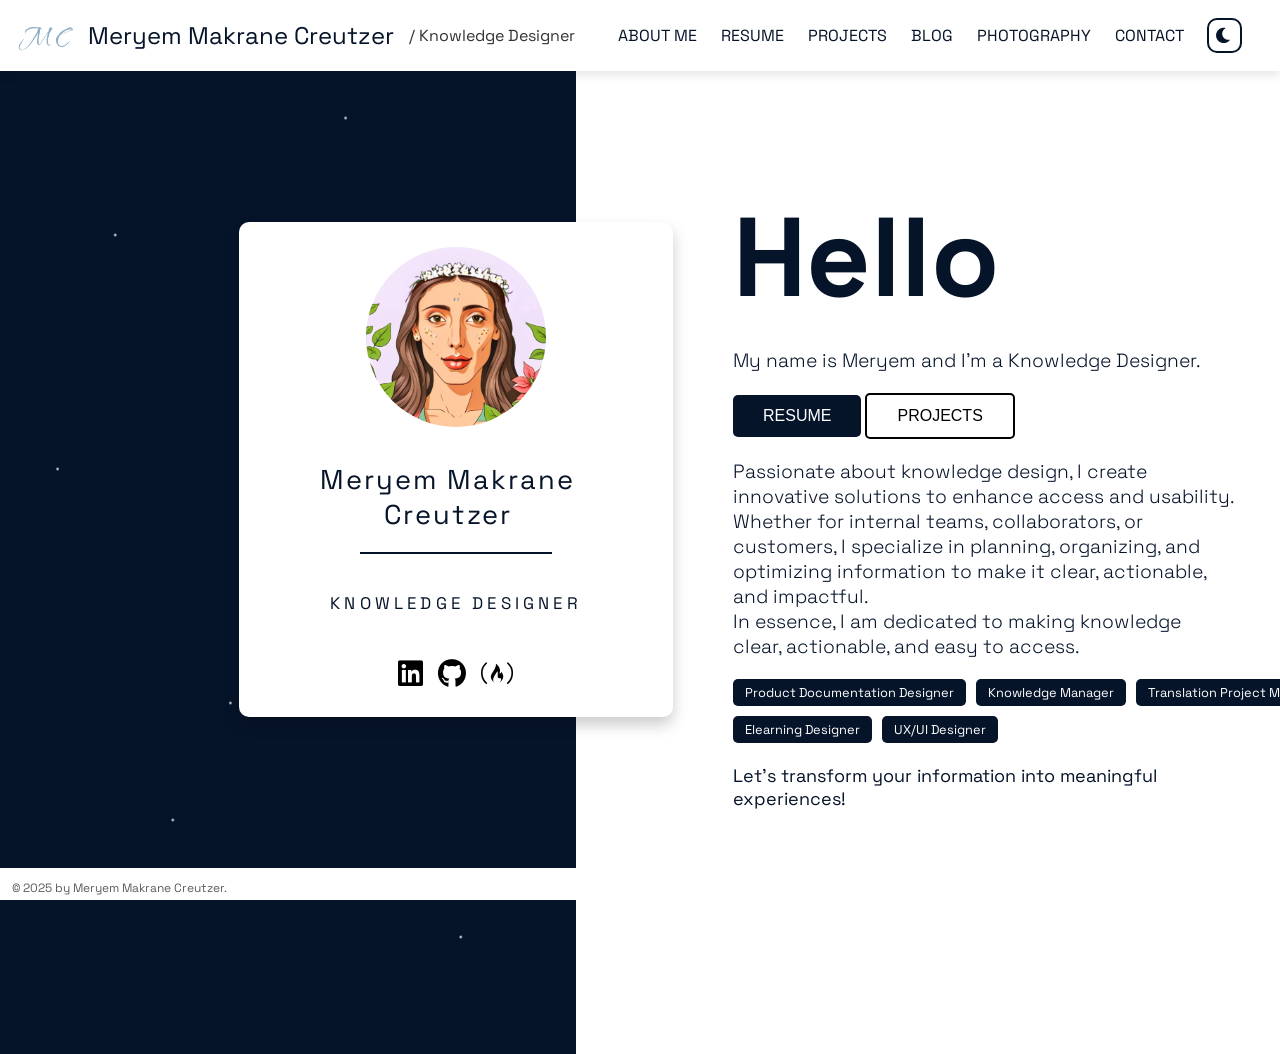
==== commit c5752c80: "Fixes to dark mode and other details" ====
--- a/index.html
+++ b/index.html
@@ -12,7 +12,7 @@
 <body>
     <header>
         <div class="header-left">
-            <img class="logo-img" src="assets/images/logo33.jpg" alt="Logo">
+            <img class="logo-img" src="assets/images/logo33.svg" alt="Logo">
             <div class="logo-text">Meryem Makrane Creutzer</div>
             <span class="title"> / Knowledge Designer</span>
         </div>
@@ -37,7 +37,7 @@
         <div class="container">
             <div class="profile-bg"></div>
             <div class="profile-card">
-                <img src="assets/images/img-me.jpeg" alt="Profile Picture">
+                <img src="assets/images/img-me.jpg" alt="Profile Picture">
                 <h2>Meryem Makrane Creutzer</h2>
                 <hr class="card-divider">
                 <p class="role">KNOWLEDGE DESIGNER</p>
--- a/assets/styles.css
+++ b/assets/styles.css
@@ -53,22 +53,20 @@
 .logo-img {
 
     height: auto;
-    margin-top: -1%;
+    margin-top: 1%;
 }
 
 .logo-text {
     font-size: 1.5rem;
     font-weight: normal;
     color: #06142A;
+    text-wrap: nowrap;
 }
 
 .title {
     font-size: 1rem;
     color: #333333;
-}
-
-nav {
-    margin-left: 36%;
+    text-wrap: nowrap;
 }
 
 nav a {
@@ -792,6 +790,14 @@
     .tags {
         width: 50vh;
     }
+
+    .logo-text {
+        text-wrap: wrap;
+    }
+
+    .title {
+        text-wrap: wrap;
+    }
 }
 
 @media (min-width: 768px) and (max-width: 1089px) {
@@ -826,6 +832,14 @@
     .company-logo {
         margin-left: 0;
     }
+
+    .logo-text {
+        text-wrap: wrap;
+    }
+
+    .title {
+        text-wrap: wrap;
+    }
 }
 
 @media (max-width: 767px) {
@@ -876,6 +890,24 @@
     .skill-list {
         width: 100%;
     }
+
+    .logo-text {
+        text-wrap: wrap;
+    }
+
+    .title {
+        text-wrap: wrap;
+    }
+
+    .intro p {
+        font-size: 16px;
+    }
+
+    .intro a.action {
+        font-size: 16px;
+    }
+
+
 }
 
 
@@ -1297,7 +1329,6 @@
 }
 
 .theme-toggle {
-    margin-left: auto;
     margin-right: 20px;
     display: flex;
     align-items: center;
@@ -1306,8 +1337,8 @@
 .toggle-wrapper {
     position: relative;
     display: inline-block;
-    width: 30px;
-    height: 30px;
+    width: 35px;
+    height: 35px;
 }
 
 .toggle-wrapper input {
@@ -1470,4 +1501,8 @@
         radial-gradient(2px 2px at 10% 50%, #ccc, transparent),
         radial-gradient(2px 2px at 90% 10%, #ccc, transparent),
         radial-gradient(2px 2px at 30% 80%, #ccc, transparent);
+}
+
+body.dark-mode .profile-bg {
+    background-color: rgb(3, 18, 41);
 }
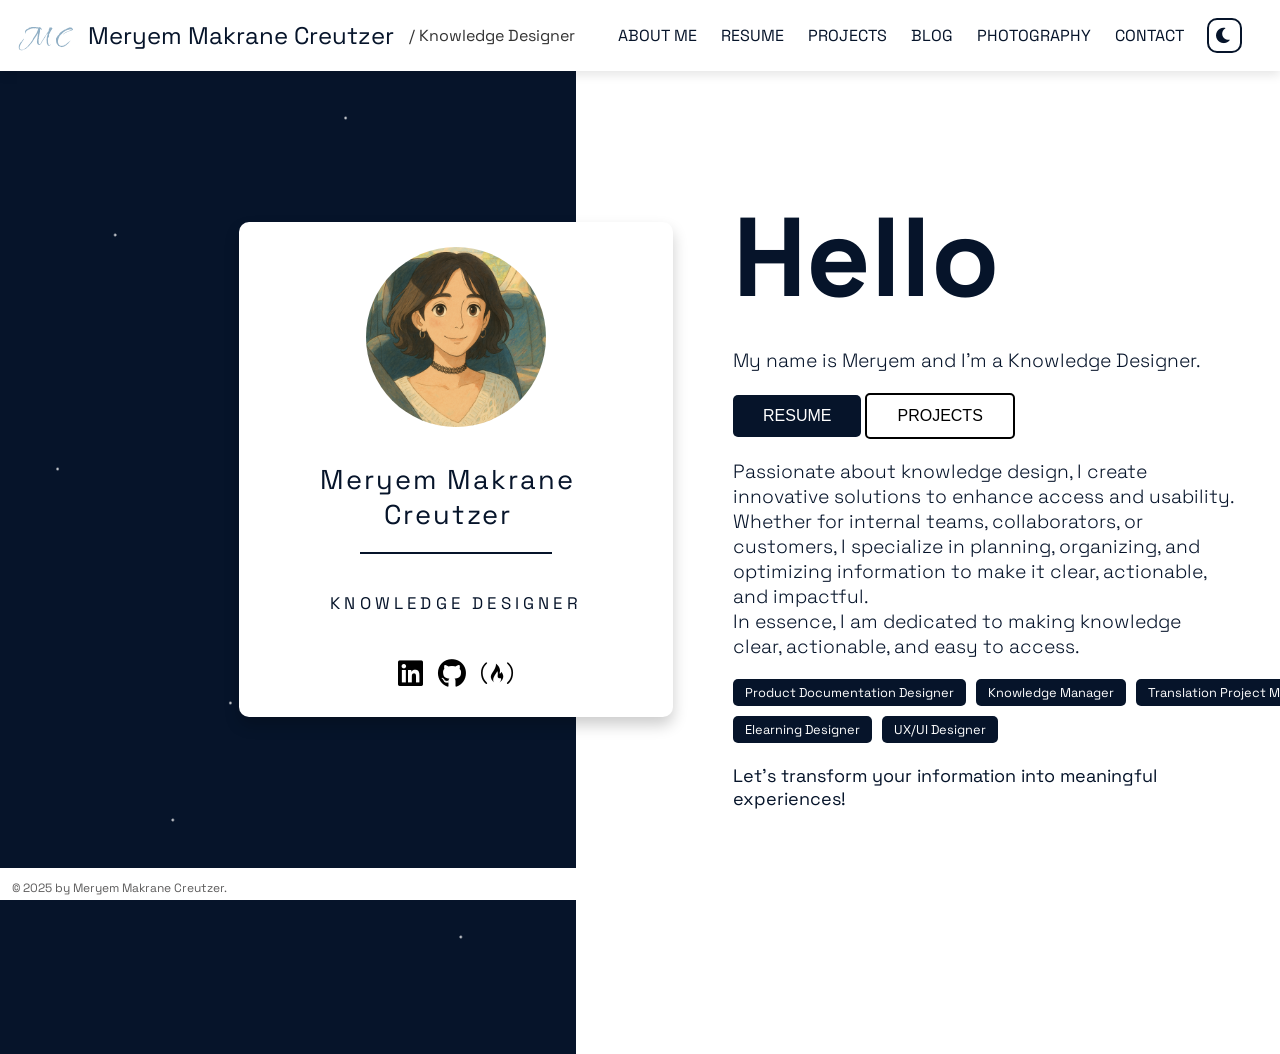
==== commit 9a934162: "Added project files and content" ====
--- a/index.html
+++ b/index.html
@@ -17,12 +17,12 @@
             <span class="title"> / Knowledge Designer</span>
         </div>
         <nav>
-            <a href="#about">ABOUT ME</a>
-            <a href="/resume.html">RESUME</a>
-            <a href="/projects.html">PROJECTS</a>
-            <a href="#contact">BLOG</a>
-            <a href="#contact">PHOTOGRAPHY</a>
-            <a href="#contact">CONTACT</a>
+            <a href="about.html">ABOUT ME</a>
+            <a href="resume.html">RESUME</a>
+            <a href="projects.html">PROJECTS</a>
+            <a href="blog.html">BLOG</a>
+            <a href="photography.html">PHOTOGRAPHY</a>
+            <a href="contact.html">CONTACT</a>
         </nav>
         <div class="theme-toggle">
             <label class="toggle-wrapper">
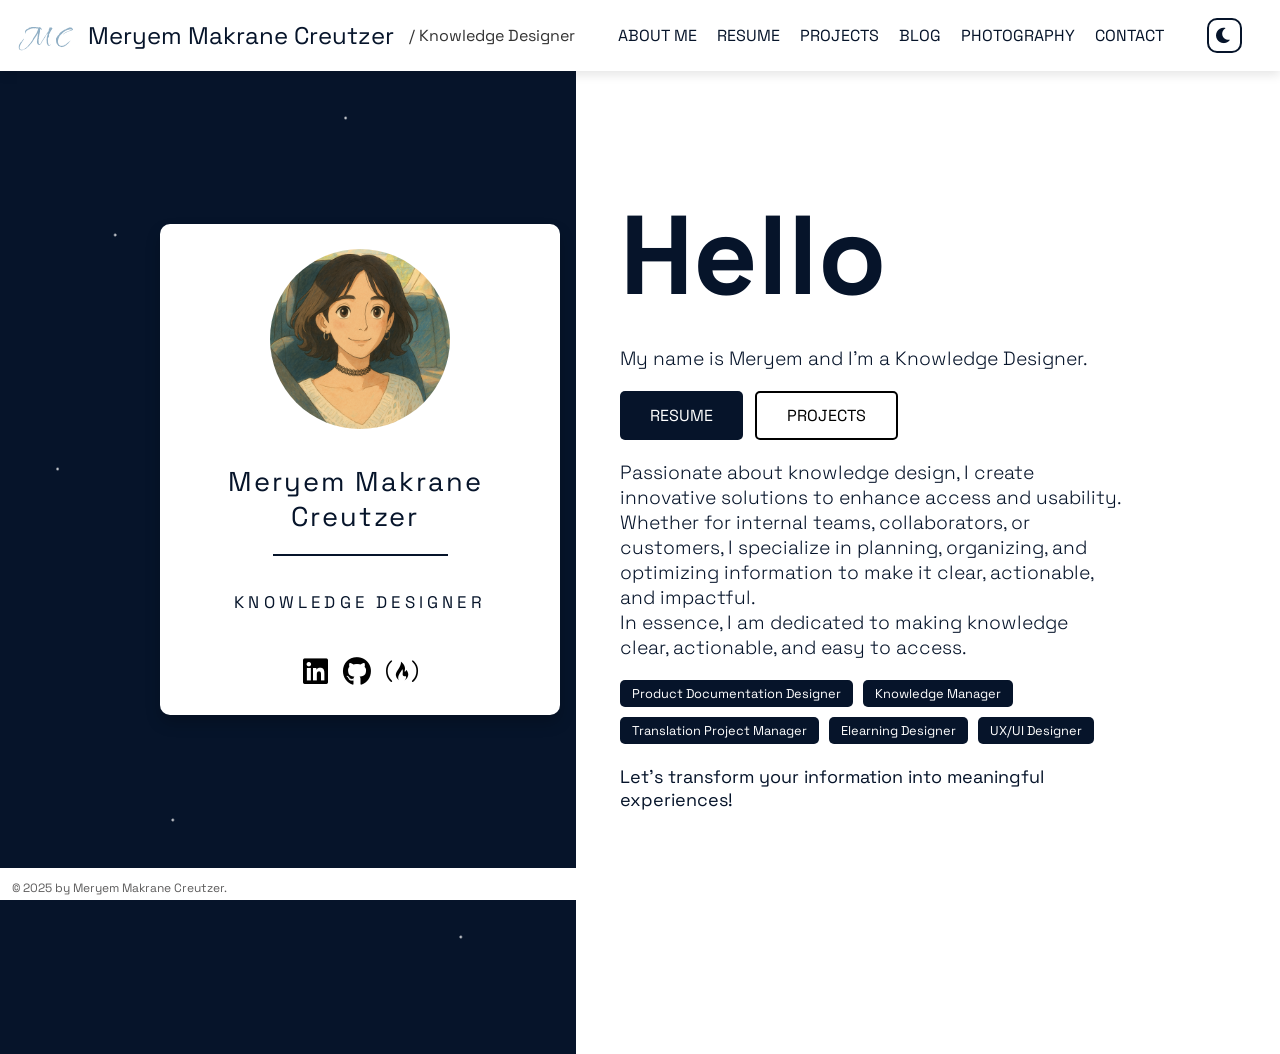
==== commit 4e542a66: "Fixed content" ====
--- a/index.html
+++ b/index.html
@@ -42,13 +42,13 @@
                 <hr class="card-divider">
                 <p class="role">KNOWLEDGE DESIGNER</p>
                 <div class="social-icons">
-                    <a href="https://www.linkedin.com/in/your-profile" target="_blank">
+                    <a href="https://www.linkedin.com/in/meryem-makrane-creutzer" target="_blank" rel="noopener noreferrer" aria-label="LinkedIn profile">
                         <i class="fab fa-linkedin"></i>
                     </a>
-                    <a href="https://github.com/MrymMak" target="_blank">
+                    <a href="https://github.com/MrymMak" target="_blank" rel="noopener noreferrer" aria-label="GitHub profile">
                         <i class="fab fa-github"></i>
                     </a>
-                    <a href="https://www.freecodecamp.org/MrymCoder" target="_blank">
+                    <a href="https://www.freecodecamp.org/MrymCoder" target="_blank" rel="noopener noreferrer" aria-label="freeCodeCamp profile">
                         <i class="fab fa-free-code-camp"></i>
                     </a>
                 </div>
@@ -57,13 +57,13 @@
                 <h1>Hello</h1>
                 <p>My name is Meryem and I'm a Knowledge Designer.</p>
                 <div class="buttons">
-                    <a href="resume.html"><button class="btn btn-primary">RESUME</button></a>
-                    <a href="projects.html"><button class="btn btn-secondary">PROJECTS</button></a>
+                    <a href="resume.html" class="btn btn-primary">RESUME</a>
+                    <a href="projects.html" class="btn btn-secondary">PROJECTS</a>
                 </div>
                 <p class="description">Passionate about knowledge design, I create innovative solutions to enhance
                     access and usability. Whether for internal teams, collaborators, or customers, I specialize in
                     planning, organizing, and optimizing information to make it clear, actionable, and impactful.
-                    </br>In essence, I am dedicated to making knowledge clear, actionable, and easy to access.</p>
+                    <br>In essence, I am dedicated to making knowledge clear, actionable, and easy to access.</p>
                 <div class="tags">
                     <span class="tag tag-steel">Product Documentation Designer</span>
                     <span class="tag tag-steel">Knowledge Manager</span>
@@ -71,7 +71,7 @@
                     <span class="tag tag-steel">Elearning Designer</span>
                     <span class="tag tag-steel">UX/UI Designer</span>
                 </div>
-                </br><a href="#contact" class="action">
+                <br><a href="contact.html" class="action">
                     Let’s transform your information into meaningful experiences!
                 </a>
             </div>
@@ -85,4 +85,4 @@
     <script src="assets/script.js"></script>
 </body>
 
-</html>+</html>
--- a/assets/styles.css
+++ b/assets/styles.css
@@ -12,6 +12,16 @@
     src: url('../assets/fonts/Space_Grotesk/SpaceGrotesk-VariableFont_wght.ttf') format('woff2'),
         url('///assets/fonts/Space_Grotesk/static/SpaceGrotesk-Light.ttf') format('woff'),
         url('///assets/fonts/Space_Grotesk/static/SpaceGrotesk-Regular.ttf') format('woff');
+}
+
+*,
+*::before,
+*::after {
+    box-sizing: border-box;
+}
+
+html {
+    overflow-x: hidden;
 }
 
 body {
@@ -23,6 +33,13 @@
     min-height: 100vh;
     display: flex;
     flex-direction: column;
+    overflow-x: hidden;
+}
+
+img,
+svg,
+iframe {
+    max-width: 100%;
 }
 
 /* Header styles */
@@ -33,6 +50,8 @@
     padding: 20px;
     background-color: #fff;
     box-shadow: 0 4px 10px rgba(0, 0, 0, 0.1);
+    gap: 20px;
+    flex-wrap: wrap;
 }
 
 main {
@@ -47,6 +66,8 @@
     display: flex;
     align-items: center;
     gap: 15px;
+    min-width: 0;
+    flex-wrap: wrap;
     /* Adds space between elements */
 }
 
@@ -60,17 +81,24 @@
     font-size: 1.5rem;
     font-weight: normal;
     color: #06142A;
-    text-wrap: nowrap;
+    overflow-wrap: anywhere;
 }
 
 .title {
     font-size: 1rem;
     color: #333333;
-    text-wrap: nowrap;
+    overflow-wrap: anywhere;
+}
+
+nav {
+    display: flex;
+    align-items: center;
+    flex-wrap: wrap;
+    gap: 10px 20px;
+    justify-content: flex-end;
 }
 
 nav a {
-    margin-left: 20px;
     text-decoration: none;
     color: #06142A;
     font-weight: normal;
@@ -83,6 +111,7 @@
     justify-content: center;
     gap: 60px;
     text-align: left;
+    width: 100%;
 
 }
 
@@ -133,15 +162,16 @@
     box-shadow: 0 8px 15px rgba(0, 0, 0, 0.2);
     /* Slight shadow at the bottom */
     position: relative;
-    margin-left: 15%;
-    width: 20%;
+    width: clamp(280px, 24vw, 360px);
+    max-width: 100%;
+    min-width: 0;
 
 }
 
 .profile-card img {
     border-radius: 50%;
-    width: 180px;
-    height: 180px;
+    width: min(180px, 70vw);
+    height: min(180px, 70vw);
     object-fit: cover;
 }
 
@@ -151,6 +181,7 @@
     font-weight: normal;
     color: #06142A;
     white-space: normal;
+    overflow-wrap: anywhere;
     /* Allows text wrapping */
     max-width: 80%;
     /* Ensures it doesn't exceed container width */
@@ -167,11 +198,10 @@
 
 .social-icons {
     margin-top: 15px;
-    margin-right: 15%;
     padding-top: inherit;
     display: flex;
     gap: 15px;
-    margin-left: 35%;
+    justify-content: center;
     /* TEMP: helps us locate it visually */
 
 }
@@ -196,11 +226,12 @@
 .intro {
     max-width: 650px;
     margin-bottom: 3%;
+    min-width: 0;
 
 }
 
 .intro h1 {
-    font-size: 7rem;
+    font-size: clamp(4rem, 12vw, 7rem);
     font-weight: bold;
     color: #06142A;
     margin-bottom: 3%;
@@ -217,14 +248,21 @@
 
 .buttons {
     margin: 20px 0;
+    display: flex;
+    gap: 12px;
+    flex-wrap: wrap;
 }
 
 .buttons .btn {
+    display: inline-flex;
+    align-items: center;
+    justify-content: center;
     padding: 12px 30px;
     font-size: 1rem;
     border-radius: 5px;
     cursor: pointer;
     transition: all 0.3s ease;
+    text-decoration: none;
 }
 
 .btn-primary {
@@ -319,7 +357,7 @@
 }
 
 .section-title {
-    font-size: 5rem;
+    font-size: clamp(3rem, 10vw, 5rem);
     font-weight: bold;
     color: #06142A;
     text-align: center;
@@ -437,7 +475,7 @@
     color: #06142A;
     font-size: 2.5rem;
     margin-bottom: 20px;
-    white-space: nowrap;
+    overflow-wrap: anywhere;
     /* Prevent wrapping */
 }
 
@@ -481,7 +519,8 @@
     display: flex;
     flex-wrap: wrap;
     gap: 10px;
-    width: 70vh;
+    width: 100%;
+    max-width: 70ch;
 }
 
 .tag {
@@ -605,6 +644,8 @@
 }
 
 .project-image {
+    display: block;
+    width: 100%;
     height: 190px;
     object-fit: cover;
 }
@@ -639,11 +680,16 @@
     background-color: #06142A;
 }
 
+.btn-primary-projects.is-disabled {
+    cursor: not-allowed;
+    opacity: 0.65;
+}
+
 /*************/
 
 @media (min-width: 1281px) and (max-width: 1600px) {
     .profile-card {
-        width: 25%;
+        width: clamp(300px, 28vw, 390px);
     }
 
     .container {
@@ -686,7 +732,7 @@
     }
 
     .profile-card {
-        width: 30%;
+        width: clamp(300px, 32vw, 400px);
     }
 
 
@@ -712,20 +758,20 @@
         width: 100%;
         position: absolute;
         top: 0;
-        height: 50%;
+        height: 45%;
     }
 
     .profile-card {
         position: relative;
-        width: 40%;
+        width: min(80vw, 500px);
         left: auto;
         transform: none;
         margin: auto;
-        top: 100px;
+        top: 40px;
     }
 
     .social-icons {
-        justify-content: flex-start;
+        justify-content: center;
     }
 
     .intro a.action {
@@ -740,7 +786,7 @@
 
 @media (max-width: 775px) {
     .profile-card {
-        width: 60%;
+        width: min(88vw, 460px);
     }
 
     .profile-bg {
@@ -788,7 +834,7 @@
     }
 
     .tags {
-        width: 50vh;
+        max-width: 100%;
     }
 
     .logo-text {
@@ -882,8 +928,7 @@
     }
 
     .tags {
-        flex-direction: column;
-        align-items: center;
+        align-items: flex-start;
         text-align: center;
     }
 
@@ -914,7 +959,7 @@
 /* Styling project pages */
 
 .project-title {
-    font-size: 4rem;
+    font-size: clamp(2.25rem, 7vw, 4rem);
     text-align: center;
     font-family: "Grotesk", sans-serif;
     color: #06142A;
@@ -923,12 +968,14 @@
 }
 
 .article-image {
-    width: 80%;
+    width: min(80%, 1200px);
     padding: 20px;
     margin: auto;
+    display: block;
 }
 
 .details {
+    width: min(1200px, calc(100% - 40px));
     margin: auto;
     font-family: "Grotesk", sans-serif;
     color: #06142A;
@@ -966,6 +1013,7 @@
     display: flex;
     gap: 15px;
     justify-content: flex-end;
+    flex-wrap: wrap;
 }
 
 .project-social-icons a {
@@ -982,6 +1030,7 @@
 .content section {
     margin: auto;
     max-width: 1200px;
+    width: calc(100% - 40px);
     padding: 20px;
     border-left: 4px solid #06142A;
     background: #ffffff;
@@ -1065,7 +1114,7 @@
 .context-role-container .context,
 .context-role-container .role {
     flex: 1;
-    min-width: 400px;
+    min-width: min(400px, 100%);
     /* Ensures columns don't shrink too much */
     background: #f9f9f9;
     padding: 20px;
@@ -1094,8 +1143,7 @@
 
 
 .left-column-project {
-    width: 50%;
-    margin-left: 10%;
+    flex: 1 1 320px;
     padding-right: 30px;
     padding: 15px;
     border-left: 4px solid #06142A;
@@ -1106,8 +1154,7 @@
 }
 
 .right-column-project {
-    width: 50%;
-    margin-right: 110px;
+    flex: 1 1 320px;
     padding: 15px;
     border-right: 4px solid #06142A;
     border-top: 4px solid #06142A;
@@ -1117,6 +1164,10 @@
 
 .project-column {
     display: flex;
+    flex-wrap: wrap;
+    gap: 20px;
+    width: min(1200px, calc(100% - 40px));
+    margin: 0 auto 40px;
 }
 
 .content-text {
@@ -1157,8 +1208,7 @@
     padding-left: 7%;
     padding-right: 6%;
     margin-top: 40px;
-    margin-left: 14%;
-    width: 100%;
+    width: min(1200px, calc(100% - 40px));
     position: relative;
     border-left: none;
 }
@@ -1192,8 +1242,7 @@
     padding-left: 7%;
     padding-right: 6%;
     margin-top: 40px;
-    margin-left: 14%;
-    width: 100%;
+    width: min(1200px, calc(100% - 40px));
     position: relative;
     border-left: none;
 }
@@ -1295,6 +1344,101 @@
     transition: background-color 0.3s ease;
 }
 
+@media (max-width: 640px) {
+    header {
+        align-items: flex-start;
+        padding: 18px 20px;
+    }
+
+    .header-left {
+        flex: 1 1 calc(100% - 60px);
+        gap: 8px 14px;
+    }
+
+    .logo-img {
+        max-width: 54px;
+    }
+
+    .logo-text {
+        font-size: 1.35rem;
+        line-height: 1.25;
+    }
+
+    .title {
+        font-size: 0.95rem;
+    }
+
+    nav {
+        flex-basis: 100%;
+        justify-content: flex-start;
+        gap: 8px 14px;
+        font-size: 0.92rem;
+    }
+
+    .theme-toggle {
+        margin-right: 0;
+    }
+
+    .container {
+        gap: 70px;
+        padding: 0 20px 30px;
+    }
+
+    .profile-card {
+        padding: 22px 16px;
+        width: min(100%, 420px);
+    }
+
+    .profile-card h2 {
+        max-width: 100%;
+        margin-left: auto;
+        margin-right: auto;
+        font-size: 1.45rem;
+    }
+
+    .profile-card .role {
+        font-size: 0.85rem;
+        letter-spacing: 0.18em;
+    }
+
+    .intro {
+        width: 100%;
+        text-align: left;
+    }
+
+    .buttons {
+        justify-content: flex-start;
+    }
+
+    .article-image,
+    .details,
+    .content section,
+    .project-column,
+    #challenge,
+    #outcome {
+        width: calc(100% - 32px);
+    }
+
+    .project-title {
+        line-height: 1.15;
+        overflow-wrap: anywhere;
+    }
+
+    .article-meta {
+        align-items: flex-start;
+        flex-direction: column;
+    }
+
+    .project-social-icons {
+        justify-content: flex-start;
+    }
+
+    .back-to-top {
+        right: 18px;
+        bottom: 18px;
+    }
+}
+
 .back-to-top:hover {
     background-color: #333;
 }
@@ -1303,6 +1447,8 @@
     display: flex;
     justify-content: center;
     gap: 30px;
+    flex-wrap: wrap;
+    padding: 0 20px;
 }
 
 .related-btn {
@@ -1505,4 +1651,112 @@
 
 body.dark-mode .profile-bg {
     background-color: rgb(3, 18, 41);
-}+}
+
+@media (max-width: 640px) {
+    .theme-toggle {
+        margin-right: 0;
+    }
+
+    header {
+        display: block;
+        width: 100%;
+    }
+
+    .header-left {
+        display: flex;
+        flex-direction: column;
+        align-items: flex-start;
+        width: 100%;
+    }
+
+    nav {
+        display: grid;
+        grid-template-columns: repeat(2, max-content);
+        width: 100%;
+        margin-top: 18px;
+        gap: 8px 12px;
+        font-size: 0.82rem;
+        line-height: 1.4;
+        justify-content: flex-start;
+    }
+
+    nav a {
+        min-width: 0;
+        overflow-wrap: anywhere;
+    }
+
+    .container {
+        padding-left: 16px;
+        padding-right: 16px;
+        max-width: 100vw;
+    }
+
+    .profile-card {
+        width: calc(100vw - 32px);
+    }
+
+    .profile-card h2,
+    .timeline-item h2,
+    .content-text h2,
+    .overview h2,
+    .process h2,
+    .project-title,
+    .timeline-content li,
+    .content p,
+    .content li {
+        max-width: 100%;
+        overflow-wrap: anywhere;
+        word-break: break-word;
+        white-space: normal;
+    }
+
+    .profile-card h2 {
+        font-size: 1.3rem;
+        letter-spacing: 1px;
+        max-width: 250px;
+    }
+
+    .timeline-item,
+    .timeline-content {
+        width: 100%;
+        min-width: 0;
+        overflow-wrap: anywhere;
+    }
+
+    .timeline-item h2 {
+        font-size: 1.25rem;
+        line-height: 1.25;
+        max-width: 300px;
+    }
+
+    .timeline-content li {
+        padding-left: 34px;
+        max-width: 300px;
+    }
+
+    .project-title {
+        font-size: 1.45rem;
+        max-width: 270px;
+        margin-left: auto;
+        margin-right: auto;
+    }
+
+    .content p,
+    .content li {
+        max-width: 300px;
+    }
+
+    .article-image,
+    .details,
+    .content section,
+    .project-column,
+    #challenge,
+    #outcome {
+        width: calc(100vw - 32px);
+    }
+
+    .related-buttons {
+        gap: 12px;
+    }
+}
